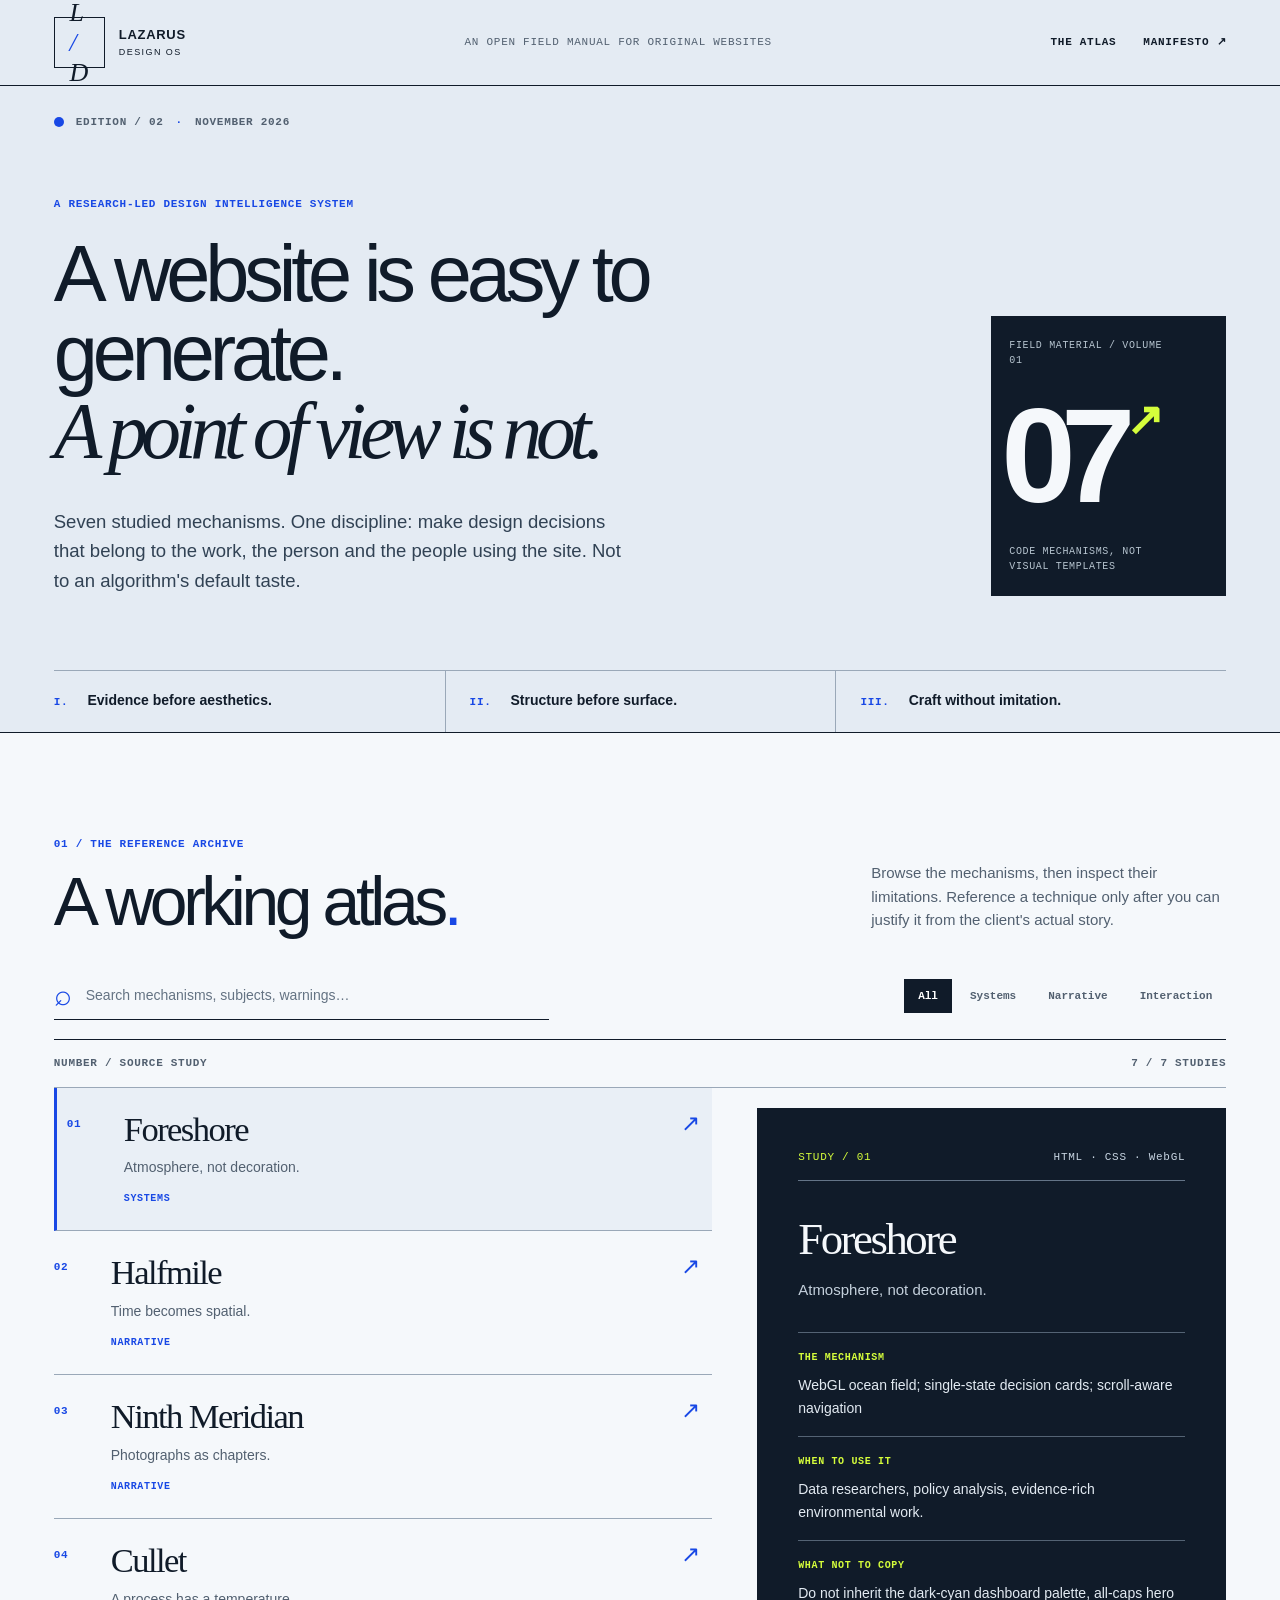
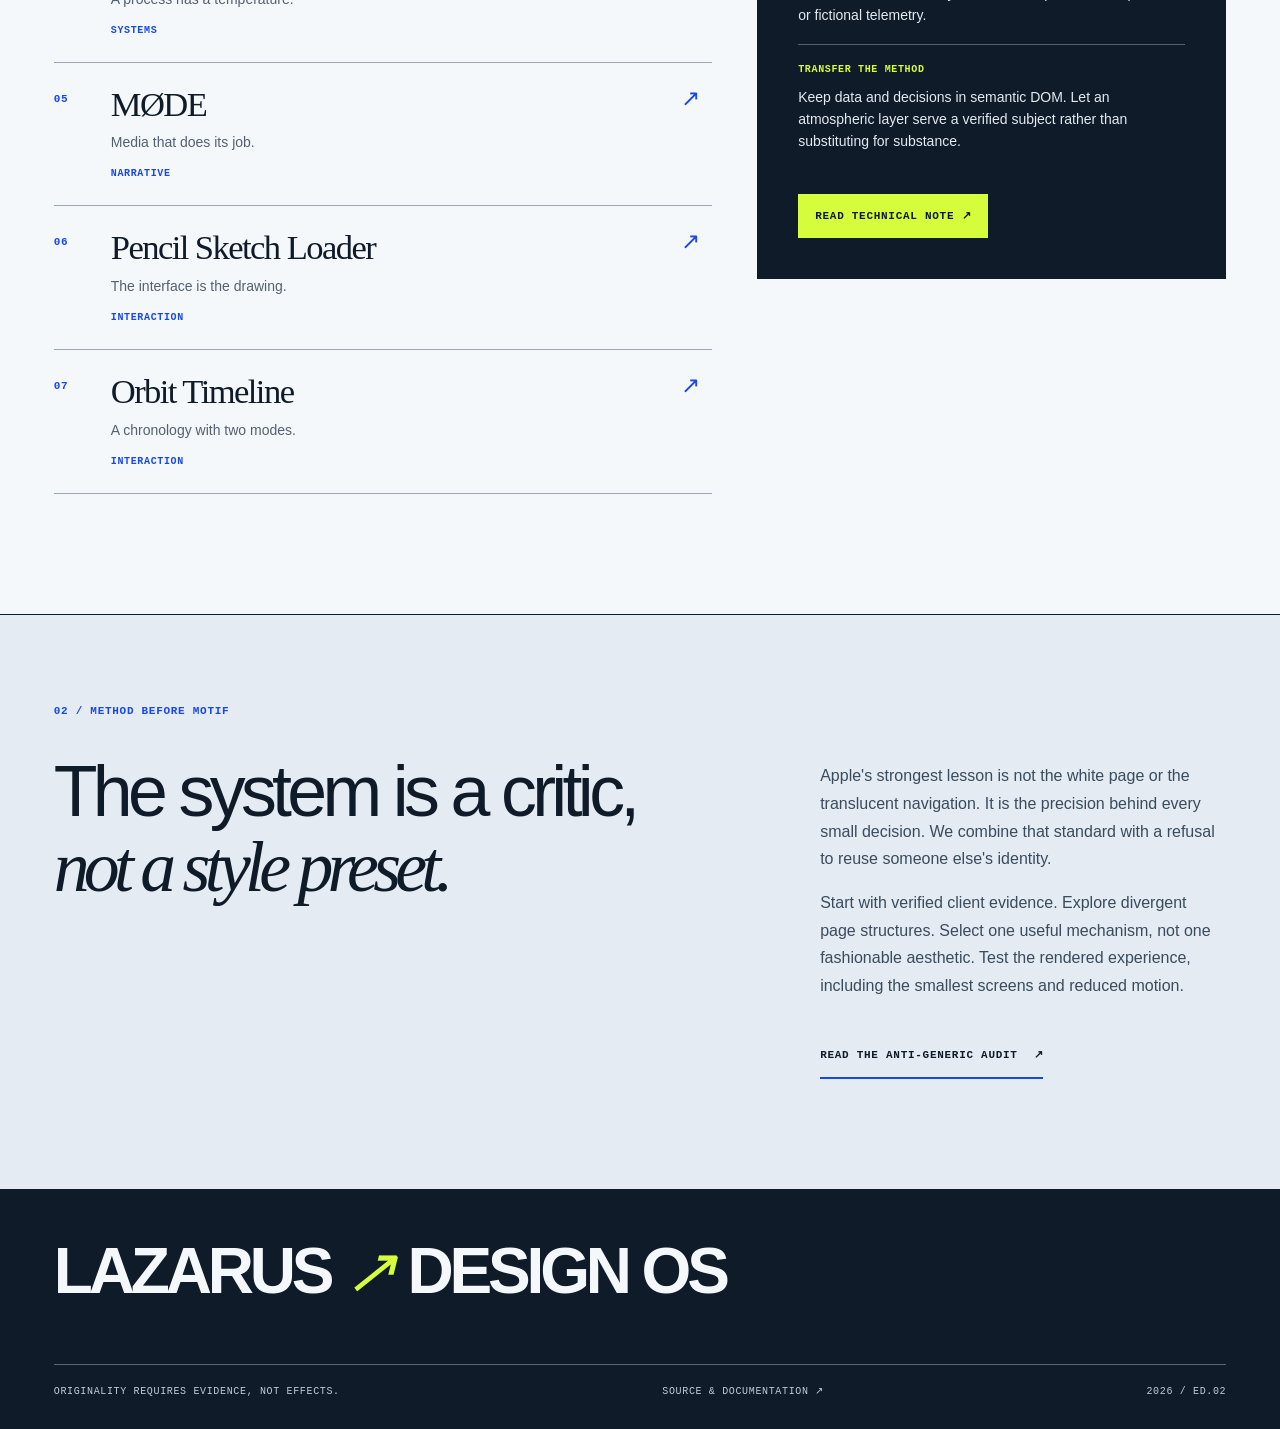
==== index.html @ 2bb0109a "Build interactive seven-study atlas and zero-dependency verification" ====
<!doctype html>
<html lang="en">
<head>
  <meta charset="utf-8">
  <meta name="viewport" content="width=device-width,initial-scale=1">
  <meta name="theme-color" content="#e4ebf3">
  <meta name="description" content="Lazarus Design OS. A source-grounded catalogue of seven engineering mechanisms, design research, and anti-AI-generic standards.">
  <title>Lazarus Design OS — The Atlas of Decisions</title>
  <link rel="stylesheet" href="styles.css">
  <script defer src="data/atlas-data.js"></script>
  <script defer src="app.js"></script>
</head>
<body>
  <a class="skip" href="#library">Skip to the seven studies</a>
  <header class="mast-nav" id="top">
    <a class="brand" href="#top" aria-label="Lazarus Design OS home">
      <span class="monogram" aria-hidden="true">L<span class="slash">/</span>D</span>
      <span class="brand-text">LAZARUS<br><span>DESIGN OS</span></span>
    </a>
    <div class="nav-middle">AN OPEN FIELD MANUAL FOR ORIGINAL WEBSITES</div>
    <nav aria-label="Main">
      <a href="#library">THE ATLAS</a>
      <a href="https://github.com/AzrielChoerulHakim/lazarus-design-os/blob/main/DESIGN.md">MANIFESTO <span aria-hidden="true">↗</span></a>
    </nav>
  </header>
  <main>
    <section class="statement" aria-labelledby="page-title">
      <div class="statement-marker"><span class="signal" aria-hidden="true"></span> EDITION / 02 <span>·</span> NOVEMBER 2026</div>
      <div class="statement-grid">
        <div>
          <p class="chapter-tag">A research-led design intelligence system</p>
          <h1 id="page-title">A website is easy to generate.<br><em>A point of view is not.</em></h1>
          <p class="statement-copy">Seven studied mechanisms. One discipline: make design decisions that belong to the work, the person and the people using the site. Not to an algorithm's default taste.</p>
        </div>
        <aside class="index-plate" aria-label="Study count">
          <div class="plate-top">FIELD MATERIAL / VOLUME 01</div>
          <div class="index-value">07<span>↗</span></div>
          <div class="plate-bottom">CODE MECHANISMS, NOT VISUAL TEMPLATES</div>
        </aside>
      </div>
      <div class="axioms" aria-label="Three principles">
        <div><span class="ax-index">I.</span><span>Evidence before aesthetics.</span></div>
        <div><span class="ax-index">II.</span><span>Structure before surface.</span></div>
        <div><span class="ax-index">III.</span><span>Craft without imitation.</span></div>
      </div>
    </section>

    <section class="library" id="library" aria-labelledby="library-title">
      <div class="section-title">
        <div><span class="section-kicker">01 / THE REFERENCE ARCHIVE</span><h2 id="library-title">A working atlas<span class="period">.</span></h2></div>
        <p>Browse the mechanisms, then inspect their limitations. Reference a technique only after you can justify it from the client's actual story.</p>
      </div>
      <div class="controls">
        <label class="search-wrap" for="atlas-search"><span class="search-symbol" aria-hidden="true">⌕</span><span class="visually-hidden">Search source studies</span><input id="atlas-search" type="search" placeholder="Search mechanisms, subjects, warnings…" autocomplete="off"></label>
        <div class="filters" role="group" aria-label="Filter studies">
          <button type="button" data-filter="All" aria-pressed="true">All</button>
          <button type="button" data-filter="Systems" aria-pressed="false">Systems</button>
          <button type="button" data-filter="Narrative" aria-pressed="false">Narrative</button>
          <button type="button" data-filter="Interaction" aria-pressed="false">Interaction</button>
        </div>
      </div>
      <div class="archive-head"><span>NUMBER / SOURCE STUDY</span><span id="result-count" aria-live="polite">7 studies</span></div>
      <div class="archive-grid">
        <div id="study-list" class="study-list" aria-label="Seven source studies"></div>
        <aside class="detail-shell" id="detail-shell" aria-labelledby="detail-title"><div id="study-detail" class="detail"></div></aside>
      </div>
    </section>

    <section class="method" aria-labelledby="method-title">
      <div class="section-kicker">02 / METHOD BEFORE MOTIF</div>
      <div class="method-body">
        <h2 id="method-title">The system is a critic,<br><em>not a style preset.</em></h2>
        <div class="method-copy">
          <p>Apple's strongest lesson is not the white page or the translucent navigation. It is the precision behind every small decision. We combine that standard with a refusal to reuse someone else's identity.</p>
          <p>Start with verified client evidence. Explore divergent page structures. Select one useful mechanism, not one fashionable aesthetic. Test the rendered experience, including the smallest screens and reduced motion.</p>
          <a class="text-link" href="https://github.com/AzrielChoerulHakim/lazarus-design-os/blob/main/docs/ANTI_GENERIC_AUDIT.md">READ THE ANTI-GENERIC AUDIT <span aria-hidden="true">↗</span></a>
        </div>
      </div>
    </section>
  </main>
  <footer class="footer">
    <div class="footer-brand">LAZARUS <i>↗</i> DESIGN OS</div>
    <div class="footer-meta"><span>ORIGINALITY REQUIRES EVIDENCE, NOT EFFECTS.</span><a href="https://github.com/AzrielChoerulHakim/lazarus-design-os">SOURCE & DOCUMENTATION ↗</a><span>2026 / ED.02</span></div>
  </footer>
</body>
</html>
---- styles.css ----
:root{--bg:#e4ebf3;--ink:#101b29;--mute:#526070;--line:#9aa8b8;--line-soft:#c0cbd6;--blue:#1848e5;--light:#f5f8fb;--signal:#d5fd3b;--pad:clamp(19px,4.2vw,76px)}
*,*::before,*::after{box-sizing:border-box}
html{scroll-behavior:smooth;scroll-padding-top:36px}
body{margin:0;background:var(--bg);color:var(--ink);font-family:Arial,Helvetica,sans-serif;-webkit-font-smoothing:antialiased}
a{color:inherit;text-decoration:none}
button,input{font:inherit}
button{cursor:pointer}
:focus-visible{outline:3px solid var(--blue);outline-offset:4px}
::selection{background:var(--signal);color:var(--ink)}
.skip{position:absolute;left:12px;top:-80px;padding:11px 18px;background:var(--ink);color:white;z-index:10}
.skip:focus{top:12px}
.visually-hidden{position:absolute!important;height:1px;width:1px;overflow:hidden;clip:rect(0,0,0,0);white-space:nowrap}
.mast-nav{min-height:86px;border-bottom:1px solid var(--ink);padding:16px var(--pad);display:flex;align-items:center;justify-content:space-between;gap:24px}
.brand{display:flex;align-items:center;gap:14px;flex:none}
.monogram{font-family:Georgia,serif;font-style:italic;font-size:26px;border:1.5px solid var(--ink);width:51px;height:51px;display:grid;place-content:center;letter-spacing:-.12em;padding-right:4px}
.slash{color:var(--blue)}
.brand-text{font-weight:800;font-size:13px;letter-spacing:.055em;line-height:1.2}
.brand-text span{font-weight:400;letter-spacing:.16em;font-size:9px}
.nav-middle,.mast-nav nav,.statement-marker,.chapter-tag,.plate-top,.plate-bottom,.ax-index,.section-kicker,.archive-head,.study-num,.study-tag,.detail-index,.detail-label,.text-link,.footer-meta,.detail-link,.detail-context{font-family:'Courier New',Courier,monospace;font-size:11px;letter-spacing:.065em;line-height:1.5}
.nav-middle{color:var(--mute);text-align:center}
.mast-nav nav{display:flex;gap:27px;font-weight:bold;white-space:nowrap}
.mast-nav a:hover,.text-link:hover,.footer a:hover{color:var(--blue)}
.statement{padding:28px var(--pad) 0;border-bottom:1px solid var(--ink)}
.statement-marker{display:flex;align-items:center;gap:12px;font-weight:700;color:var(--mute)}
.statement-marker>span:not(.signal){color:var(--blue)}
.signal{width:10px;height:10px;background:var(--blue);border-radius:50%;display:inline-block}
.statement-grid{display:grid;grid-template-columns:minmax(0,1fr) 235px;gap:55px;align-items:end;padding:65px 0 74px}
.chapter-tag{margin:0 0 23px;text-transform:uppercase;color:var(--blue);font-weight:700}
h1,h2,h3,p{margin-top:0}
h1,h2{font-weight:400;letter-spacing:-.065em}
h1{font-size:clamp(47px,6.2vw,110px);line-height:.99;max-width:1120px;margin-bottom:36px}
h1 em,h2 em{font-family:Georgia,'Times New Roman',serif;font-weight:400;letter-spacing:-.08em}
.statement-copy{font-size:clamp(15px,1.45vw,19px);line-height:1.6;max-width:580px;color:#314254;margin:0}
.index-plate{background:var(--ink);color:var(--light);min-height:280px;padding:22px 18px;display:flex;flex-direction:column;justify-content:space-between}
.plate-top,.plate-bottom{max-width:160px;color:#b6c4cf;font-size:10px}
.index-value{font-size:134px;font-weight:bold;line-height:.8;letter-spacing:-.11em;margin-left:-8px}
.index-value span{font-family:Georgia,serif;font-size:45px;color:var(--signal);vertical-align:top;letter-spacing:0;margin-left:5px}
.axioms{display:grid;grid-template-columns:repeat(3,1fr);border-top:1px solid var(--line)}
.axioms>div{padding:21px 15px 22px 0;display:flex;gap:19px;align-items:baseline;font-size:14px;font-weight:600}
.axioms>div+div{border-left:1px solid var(--line);padding-left:24px}
.ax-index{color:var(--blue);font-weight:bold}
.library{padding:100px var(--pad) 120px;background:var(--light)}
.section-kicker{color:var(--blue);font-weight:bold}
.section-title{display:flex;align-items:end;justify-content:space-between;gap:36px;margin:0 0 36px}
.section-title h2{font-size:clamp(47px,5.3vw,79px);line-height:.98;margin:16px 0 0}
.period{color:var(--blue)}
.section-title>p{max-width:355px;margin:0 0 4px;color:var(--mute);line-height:1.55;font-size:15px}
.controls{display:flex;gap:15px;align-items:center;justify-content:space-between;margin-bottom:19px;flex-wrap:wrap}
.search-wrap{display:flex;align-items:center;flex:1 1 300px;max-width:495px;gap:12px;border-bottom:1px solid var(--ink);min-height:49px}
.search-symbol{font-size:30px;color:var(--blue)}
.search-wrap input{border:0;outline:0;background:transparent;color:var(--ink);padding:10px 2px;width:100%;font-size:14px}
.search-wrap:focus-within{border-color:var(--blue);box-shadow:0 2px var(--blue)}
.search-wrap input::placeholder{color:#647383}
.filters{display:flex;gap:4px}
.filters button{border:1px solid transparent;background:transparent;padding:10px 13px;color:var(--mute);font-family:'Courier New',monospace;font-size:11px;font-weight:bold}
.filters button[aria-pressed=true]{background:var(--ink);color:white}
.filters button:not([aria-pressed=true]):hover{border-color:var(--line);color:var(--ink)}
.archive-head{display:flex;justify-content:space-between;padding:15px 0;border-top:1px solid var(--ink);border-bottom:1px solid var(--line);font-weight:700;color:var(--mute)}
.archive-grid{display:grid;grid-template-columns:minmax(0,1fr) minmax(320px,40%);gap:clamp(22px,3.5vw,54px);align-items:start}
.study-list{min-width:0}
.study-button{width:100%;text-align:left;background:transparent;border:0;border-bottom:1px solid var(--line);padding:22px 3px 24px 0;display:grid;grid-template-columns:45px minmax(0,1fr) 28px;gap:12px;align-items:start;color:var(--ink);transition:padding-left .16s ease,background-color .16s ease}
.study-button:hover,.study-button[aria-current=true]{background:#e9eff6;padding-left:13px}
.study-button[aria-current=true]{border-left:3px solid var(--blue);padding-left:10px}
.study-num{padding-top:6px;font-weight:bold;color:var(--blue)}
.study-title{display:block;font-family:Georgia,'Times New Roman',serif;font-size:clamp(27px,2.7vw,42px);line-height:1.12;letter-spacing:-.045em}
.study-subtitle{display:block;font-size:14px;line-height:1.5;color:var(--mute);margin-top:9px}
.study-tag{display:inline-block;margin-top:13px;color:var(--blue);font-weight:bold;font-size:10px;text-transform:uppercase}
.study-arrow{font-size:23px;color:var(--blue)}
.empty{padding:38px 6px;color:var(--mute);font-size:15px;line-height:1.6}
.detail-shell{position:sticky;top:26px;margin-top:20px}
.detail{background:var(--ink);color:var(--light);padding:clamp(25px,3.2vw,45px);min-height:620px}
.detail-top{display:flex;justify-content:space-between;gap:15px;border-bottom:1px solid #647487;padding-bottom:15px;margin-bottom:35px}
.detail-index{color:var(--signal)}
.detail-context{color:#c8d5e2;text-align:right}
.detail h3{font-family:Georgia,serif;font-weight:400;font-size:clamp(37px,3.5vw,58px);letter-spacing:-.055em;line-height:1.03;margin-bottom:16px}
.detail h3 em{color:var(--signal)}
.detail-deck{color:#c4d0dc;line-height:1.6;font-size:15px;max-width:360px;margin-bottom:30px}
.detail-field{border-top:1px solid #546374;padding:17px 0}
.detail-label{display:block;color:var(--signal);margin-bottom:9px;font-weight:700;font-size:10px}
.detail-value{font-size:14px;line-height:1.6;color:#e2eaf2;margin:0}
.detail-link{display:inline-flex;margin-top:24px;background:var(--signal);color:var(--ink);padding:14px 17px;font-weight:bold;gap:20px}
.detail-link:hover{background:white}
.method{padding:88px var(--pad) 110px;border-top:1px solid var(--ink)}
.method-body{display:grid;grid-template-columns:1.25fr .75fr;gap:clamp(35px,7vw,110px);padding-top:35px}
.method h2{font-size:clamp(46px,5.6vw,83px);line-height:1.05}
.method-copy{padding-top:8px}
.method-copy p{font-size:16px;line-height:1.73;color:#394b5c}
.text-link{display:inline-flex;gap:16px;border-bottom:2px solid var(--blue);padding:14px 0;margin-top:17px;font-weight:bold}
.footer{background:var(--ink);color:var(--light);padding:50px var(--pad) 30px}
.footer-brand{font-size:clamp(33px,5vw,75px);letter-spacing:-.065em;font-weight:bold;line-height:1}
.footer-brand i{font-family:Georgia,serif;font-weight:400;color:var(--signal)}
.footer-meta{display:flex;flex-wrap:wrap;justify-content:space-between;gap:16px;color:#bfcbd6;margin-top:60px;padding-top:19px;border-top:1px solid #586878;font-size:10px}
@media(max-width:1050px){.nav-middle{display:none}.statement-grid{gap:20px;grid-template-columns:minmax(0,1fr) 195px}.index-plate{min-height:240px}.index-value{font-size:108px}}
@media(max-width:820px){.mast-nav{min-height:76px}.statement-grid{display:block;padding:56px 0 40px}.index-plate{display:none}.axioms{grid-template-columns:1fr}.axioms>div,.axioms>div+div{border-left:0;padding:13px 0;border-top:1px solid var(--line)}.library{padding-top:66px;padding-bottom:75px}.section-title{display:block}.section-title>p{margin-top:22px}.archive-grid{grid-template-columns:1fr;gap:25px}.detail-shell{position:static;margin-top:0}.detail{min-height:auto}.method-body{grid-template-columns:1fr;gap:0}}
@media(max-width:550px){.mast-nav{padding:13px var(--pad)}.brand{gap:10px}.brand-text{font-size:11px}.mast-nav nav{gap:13px;font-size:10px}.mast-nav nav a:first-child{display:none}.monogram{height:43px;width:43px;font-size:22px}h1{font-size:clamp(42px,11vw,68px)}.statement-copy{font-size:15px}.statement{padding-top:19px}.chapter-tag{margin-bottom:17px}.section-title h2{font-size:51px}.controls{display:block}.search-wrap{max-width:none}.filters{margin-top:16px;flex-wrap:wrap}.filters button{padding:11px 12px}.study-button{grid-template-columns:34px minmax(0,1fr) 19px;gap:7px}.study-title{font-size:30px}.detail{padding:27px 23px}.footer-meta{display:block}.footer-meta>*{display:block;margin-top:10px}}
@media(prefers-reduced-motion:reduce){html{scroll-behavior:auto}*,*::before,*::after{transition-duration:.01ms!important;animation-duration:.01ms!important}}
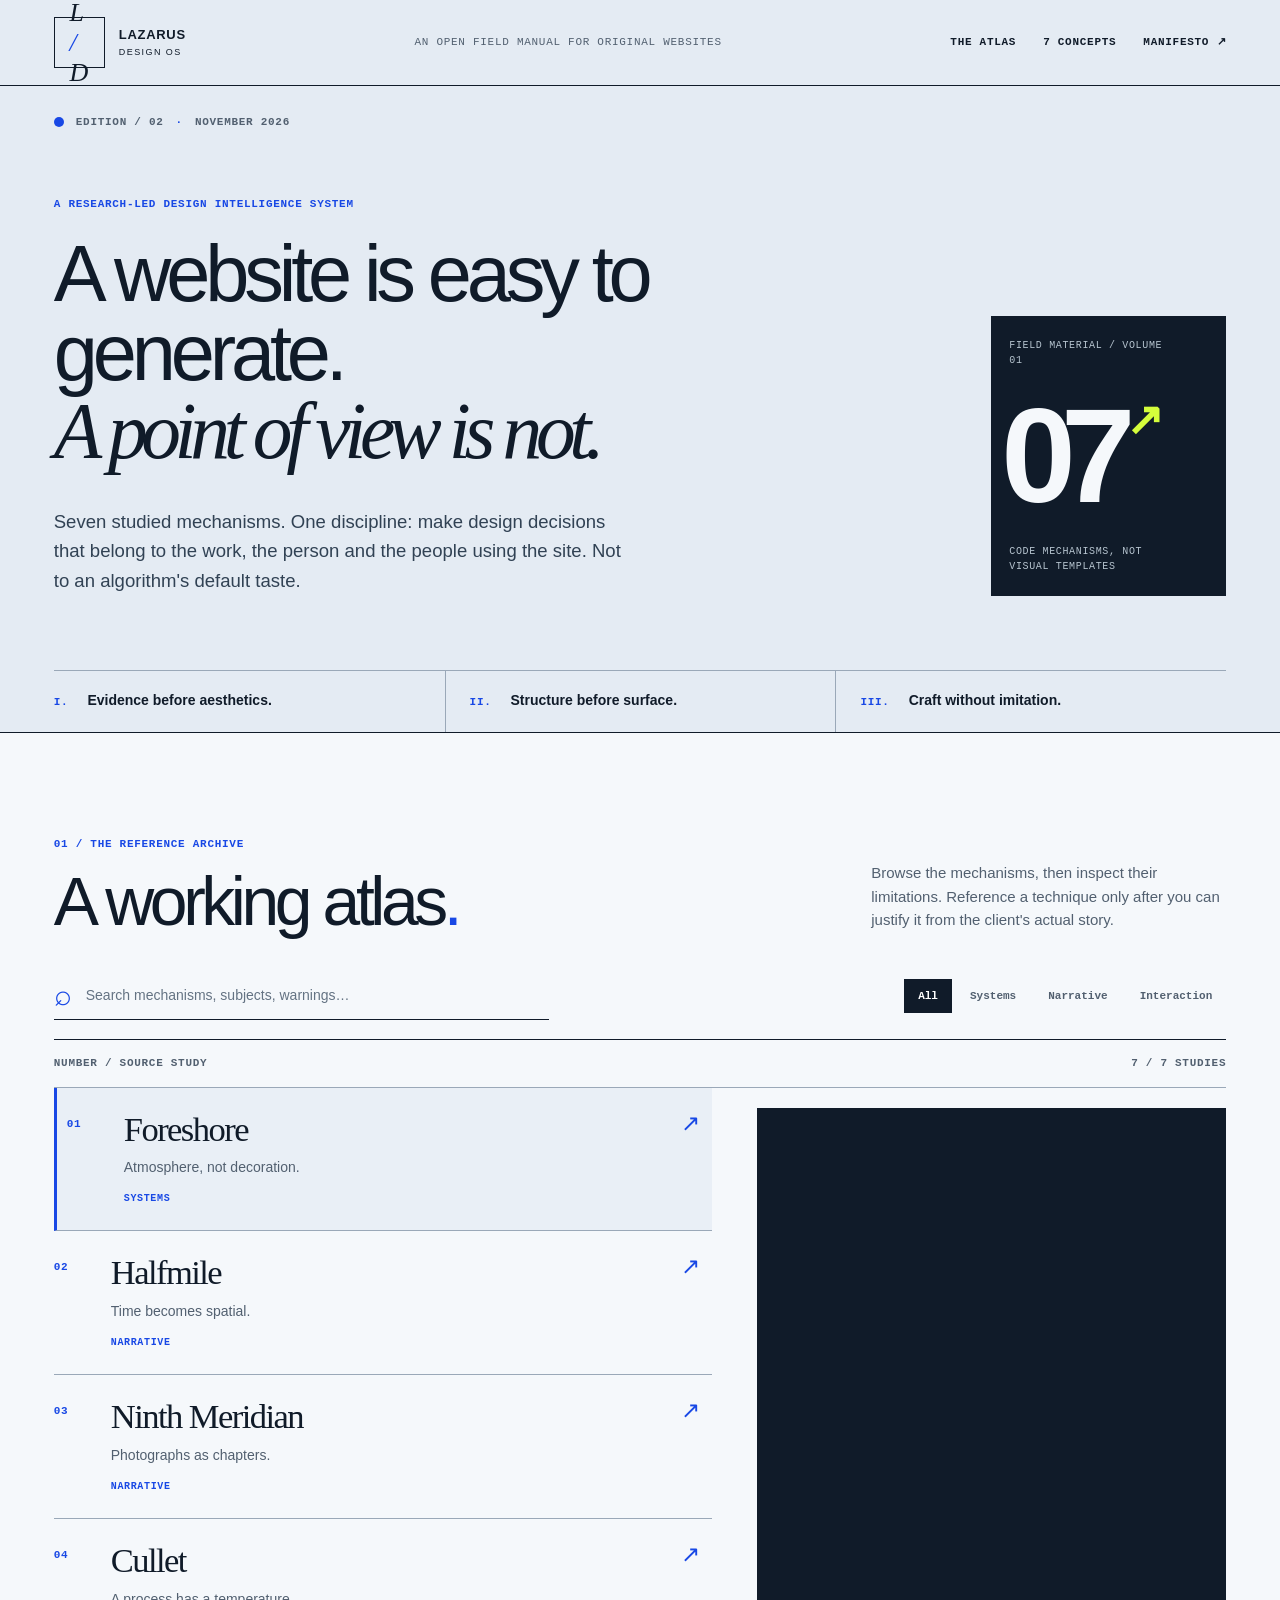
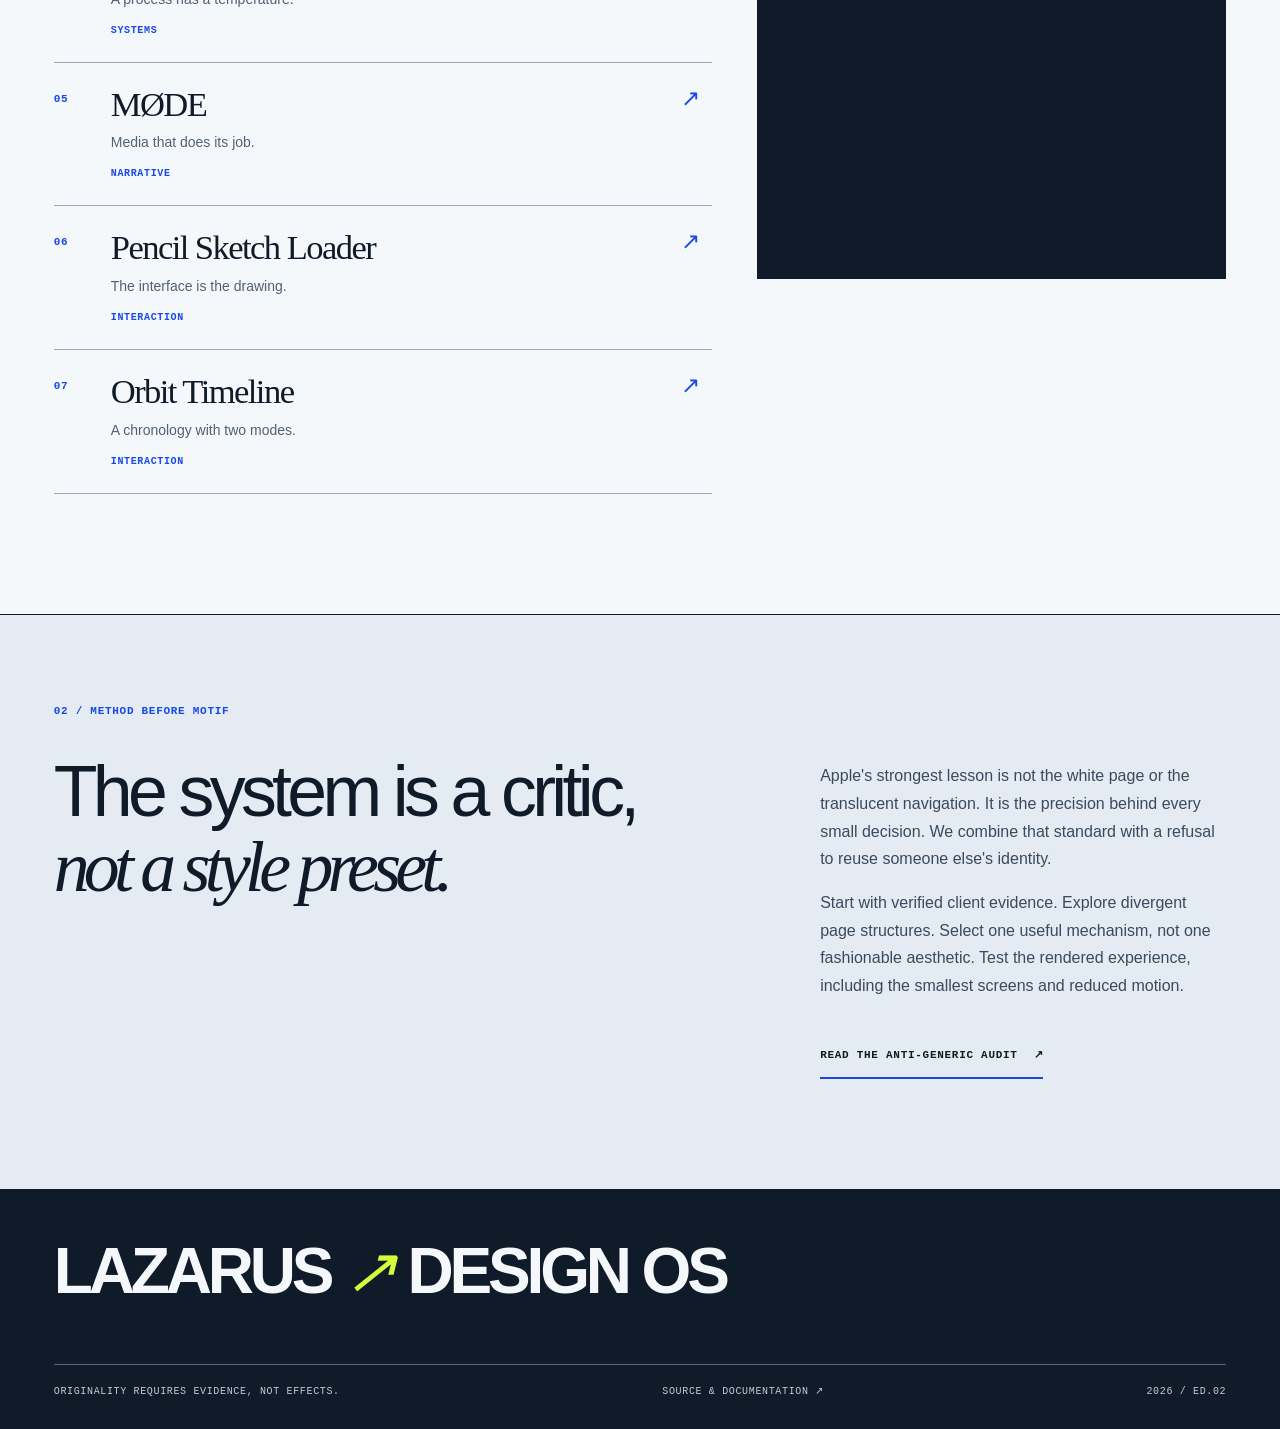
==== commit 32c56a01: "Link seven-direction prototype gallery from Atlas navigation" ====
--- a/index.html
+++ b/index.html
@@ -20,6 +20,7 @@
     <div class="nav-middle">AN OPEN FIELD MANUAL FOR ORIGINAL WEBSITES</div>
     <nav aria-label="Main">
       <a href="#library">THE ATLAS</a>
+      <a href="./concepts/">7 CONCEPTS</a>
       <a href="https://github.com/AzrielChoerulHakim/lazarus-design-os/blob/main/DESIGN.md">MANIFESTO <span aria-hidden="true">↗</span></a>
     </nav>
   </header>
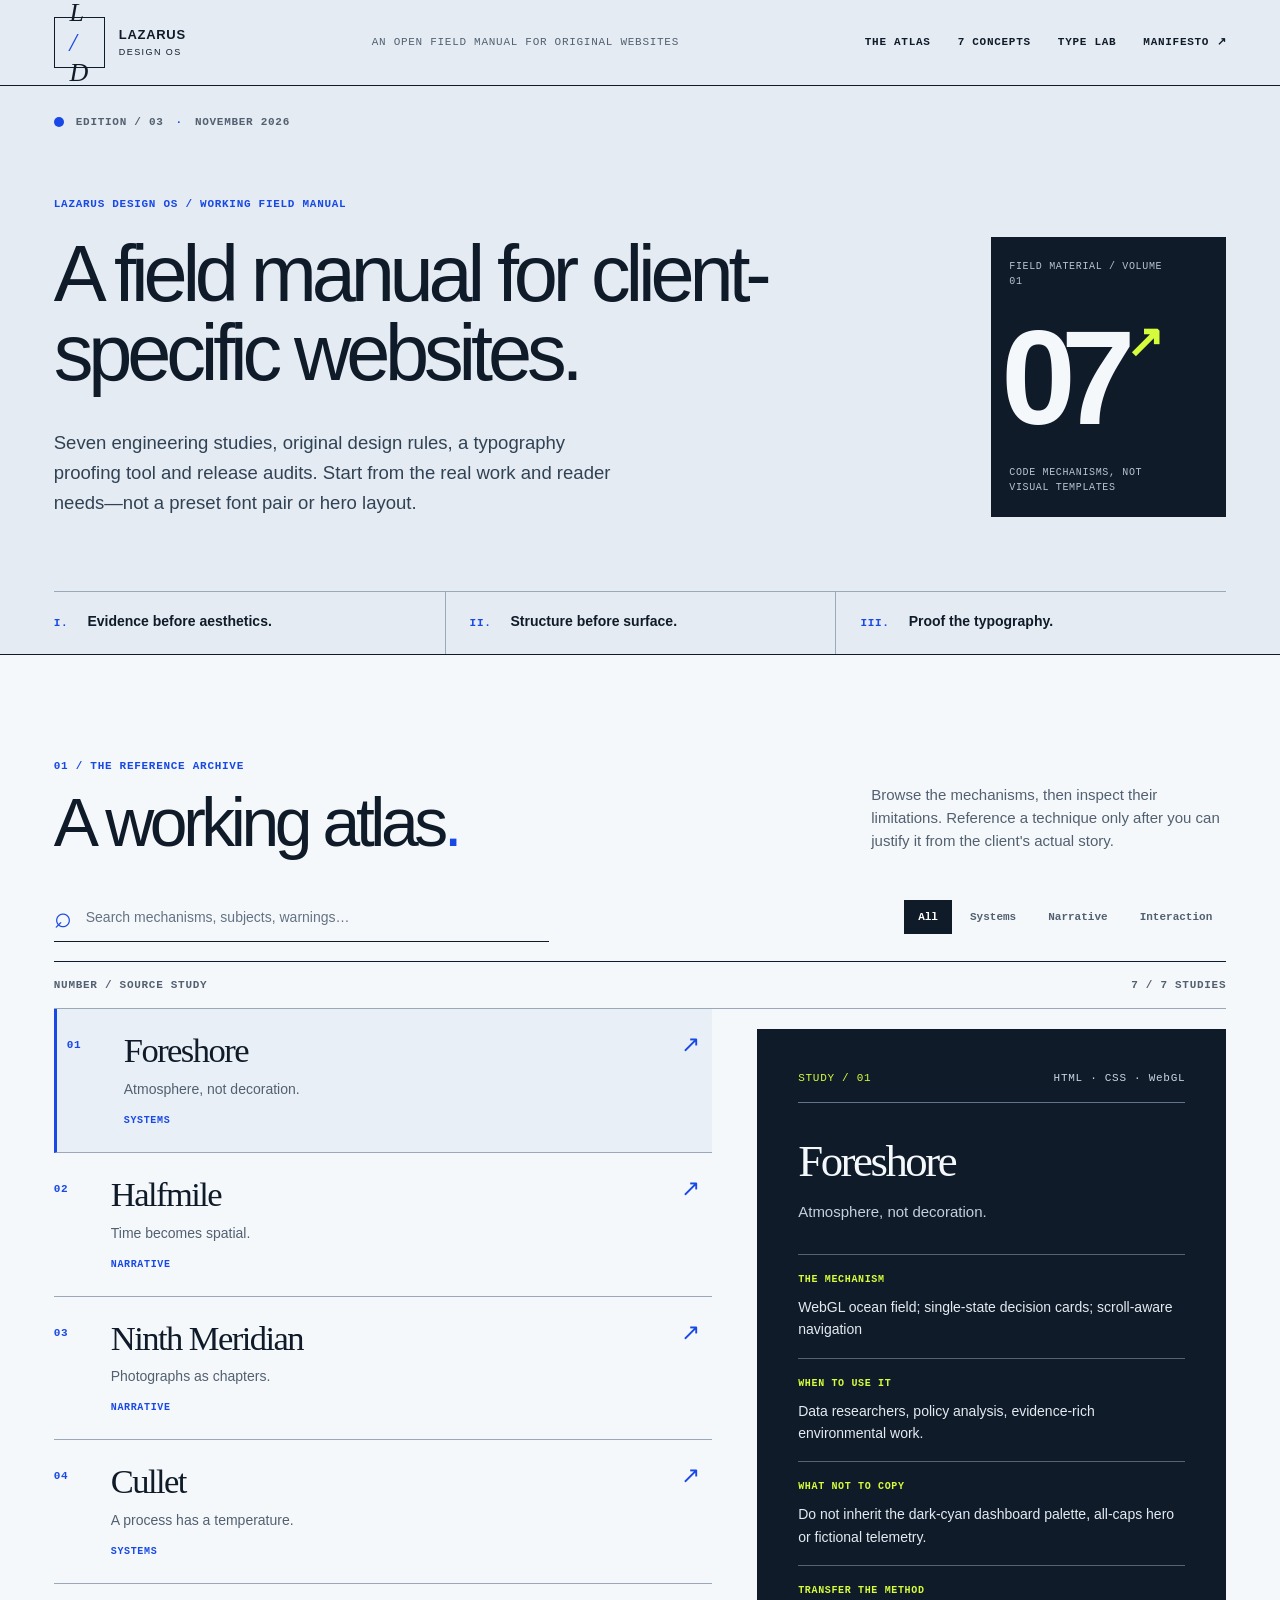
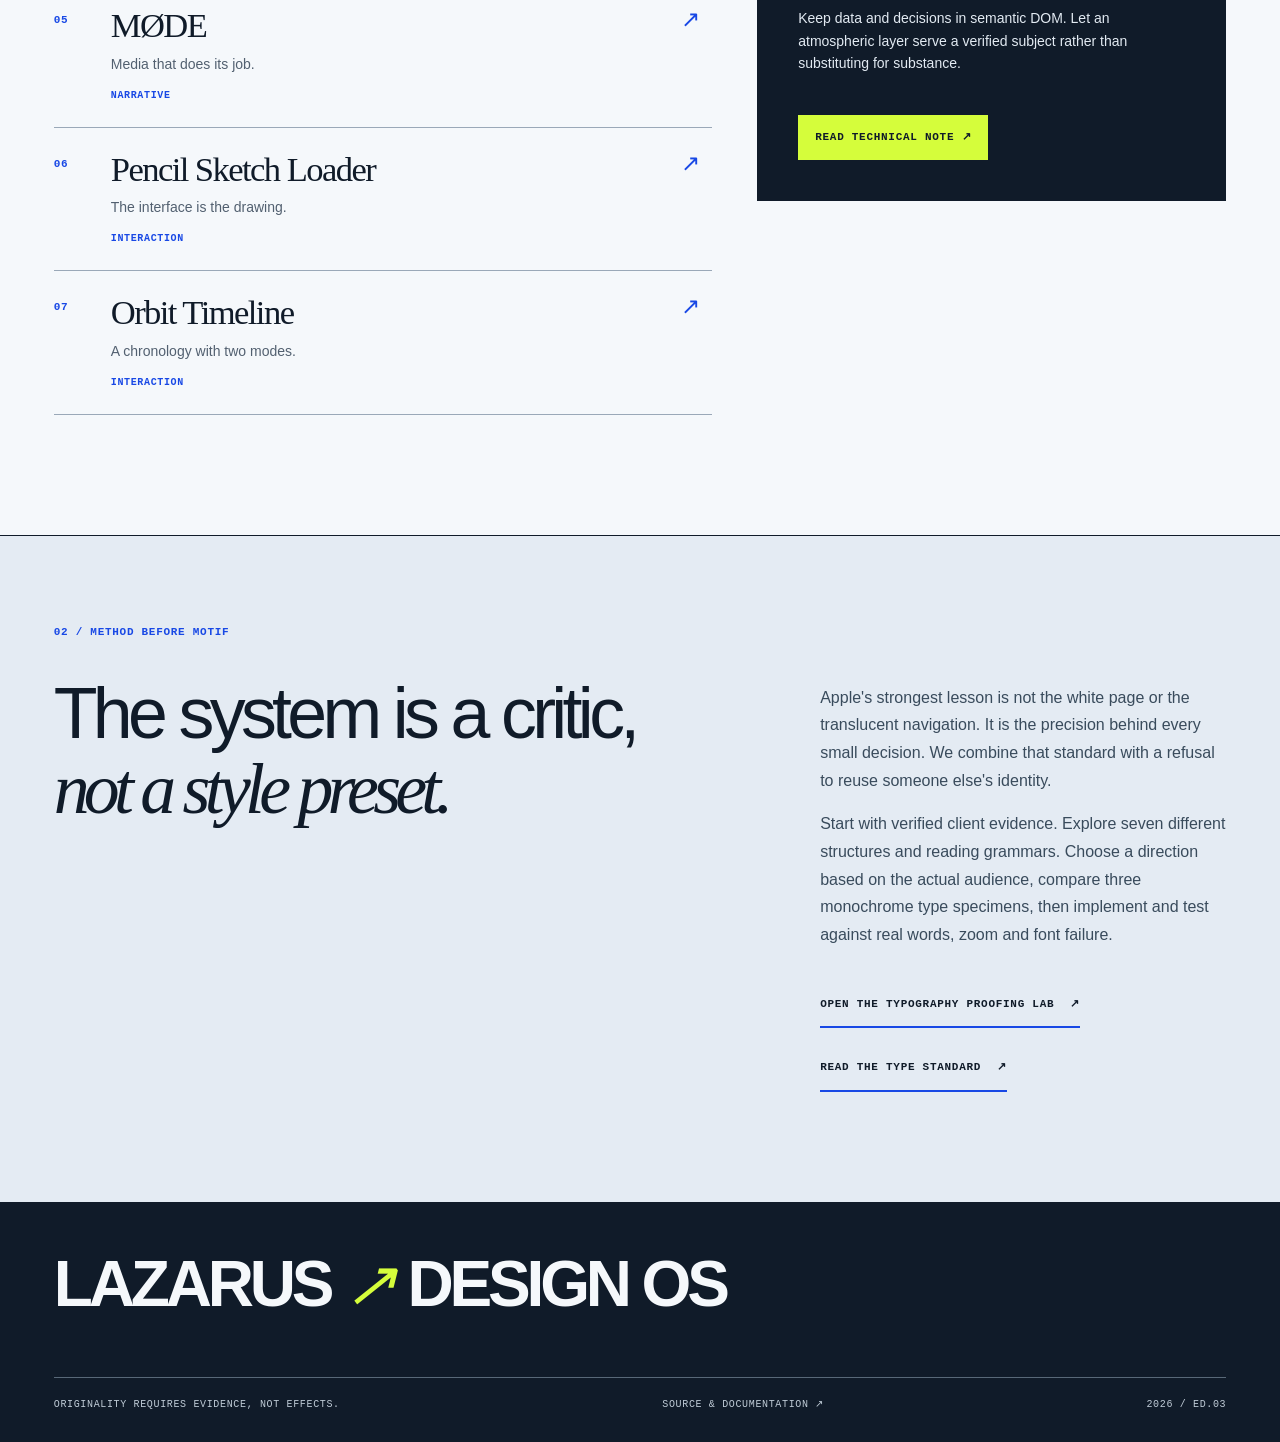
==== commit ab29bfaa: "catalogue: foreground type proofing in the field manual and simplify homepage copy" ====
--- a/index.html
+++ b/index.html
@@ -21,17 +21,18 @@
     <nav aria-label="Main">
       <a href="#library">THE ATLAS</a>
       <a href="./concepts/">7 CONCEPTS</a>
+      <a href="./type-lab/">TYPE LAB</a>
       <a href="https://github.com/AzrielChoerulHakim/lazarus-design-os/blob/main/DESIGN.md">MANIFESTO <span aria-hidden="true">↗</span></a>
     </nav>
   </header>
   <main>
     <section class="statement" aria-labelledby="page-title">
-      <div class="statement-marker"><span class="signal" aria-hidden="true"></span> EDITION / 02 <span>·</span> NOVEMBER 2026</div>
+      <div class="statement-marker"><span class="signal" aria-hidden="true"></span> EDITION / 03 <span>·</span> NOVEMBER 2026</div>
       <div class="statement-grid">
         <div>
-          <p class="chapter-tag">A research-led design intelligence system</p>
-          <h1 id="page-title">A website is easy to generate.<br><em>A point of view is not.</em></h1>
-          <p class="statement-copy">Seven studied mechanisms. One discipline: make design decisions that belong to the work, the person and the people using the site. Not to an algorithm's default taste.</p>
+          <p class="chapter-tag">Lazarus Design OS / working field manual</p>
+          <h1 id="page-title">A field manual for client-specific websites.</h1>
+          <p class="statement-copy">Seven engineering studies, original design rules, a typography proofing tool and release audits. Start from the real work and reader needs—not a preset font pair or hero layout.</p>
         </div>
         <aside class="index-plate" aria-label="Study count">
           <div class="plate-top">FIELD MATERIAL / VOLUME 01</div>
@@ -42,7 +43,7 @@
       <div class="axioms" aria-label="Three principles">
         <div><span class="ax-index">I.</span><span>Evidence before aesthetics.</span></div>
         <div><span class="ax-index">II.</span><span>Structure before surface.</span></div>
-        <div><span class="ax-index">III.</span><span>Craft without imitation.</span></div>
+        <div><span class="ax-index">III.</span><span>Proof the typography.</span></div>
       </div>
     </section>
 
@@ -73,15 +74,16 @@
         <h2 id="method-title">The system is a critic,<br><em>not a style preset.</em></h2>
         <div class="method-copy">
           <p>Apple's strongest lesson is not the white page or the translucent navigation. It is the precision behind every small decision. We combine that standard with a refusal to reuse someone else's identity.</p>
-          <p>Start with verified client evidence. Explore divergent page structures. Select one useful mechanism, not one fashionable aesthetic. Test the rendered experience, including the smallest screens and reduced motion.</p>
-          <a class="text-link" href="https://github.com/AzrielChoerulHakim/lazarus-design-os/blob/main/docs/ANTI_GENERIC_AUDIT.md">READ THE ANTI-GENERIC AUDIT <span aria-hidden="true">↗</span></a>
+          <p>Start with verified client evidence. Explore seven different structures and reading grammars. Choose a direction based on the actual audience, compare three monochrome type specimens, then implement and test against real words, zoom and font failure.</p>
+          <a class="text-link" href="./type-lab/">OPEN THE TYPOGRAPHY PROOFING LAB <span aria-hidden="true">↗</span></a>
+          <a class="text-link" href="./docs/TYPOGRAPHY_SYSTEM.md">READ THE TYPE STANDARD <span aria-hidden="true">↗</span></a>
         </div>
       </div>
     </section>
   </main>
   <footer class="footer">
     <div class="footer-brand">LAZARUS <i>↗</i> DESIGN OS</div>
-    <div class="footer-meta"><span>ORIGINALITY REQUIRES EVIDENCE, NOT EFFECTS.</span><a href="https://github.com/AzrielChoerulHakim/lazarus-design-os">SOURCE & DOCUMENTATION ↗</a><span>2026 / ED.02</span></div>
+    <div class="footer-meta"><span>ORIGINALITY REQUIRES EVIDENCE, NOT EFFECTS.</span><a href="https://github.com/AzrielChoerulHakim/lazarus-design-os">SOURCE & DOCUMENTATION ↗</a><span>2026 / ED.03</span></div>
   </footer>
 </body>
 </html>
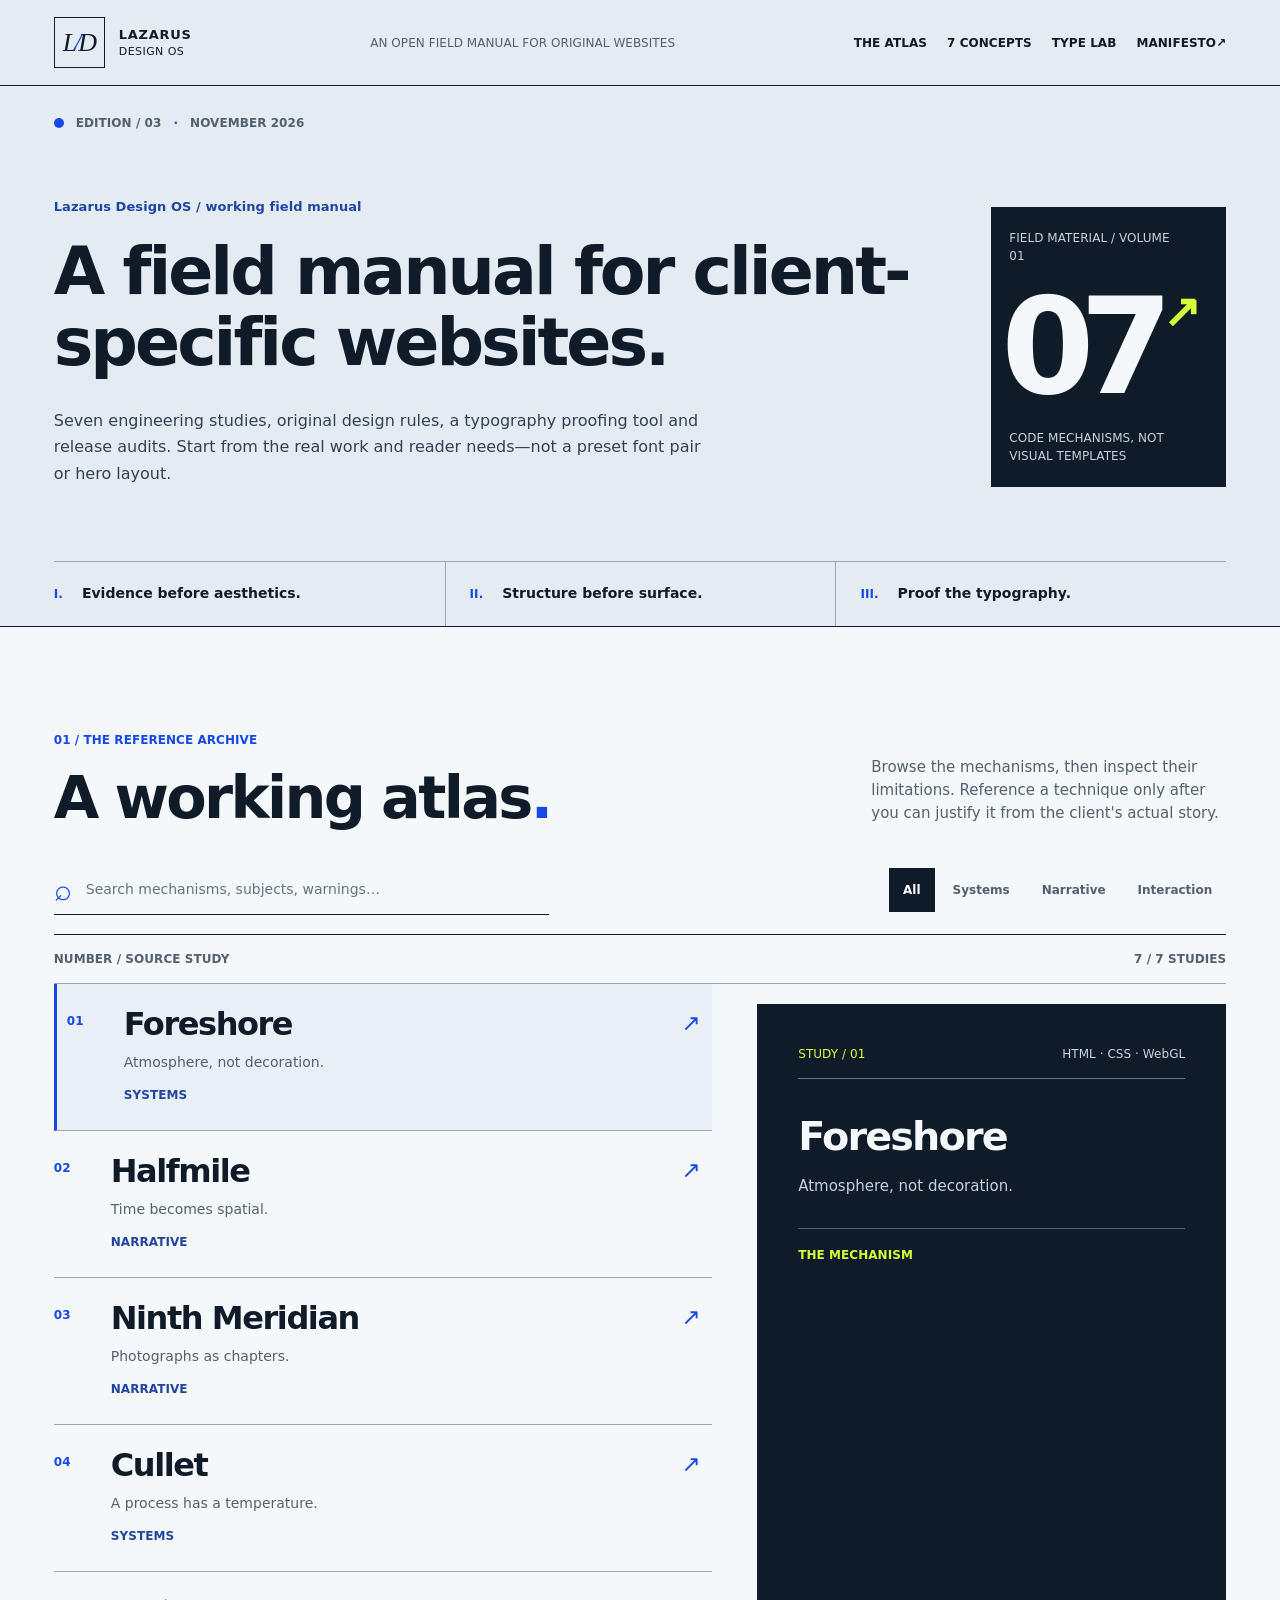
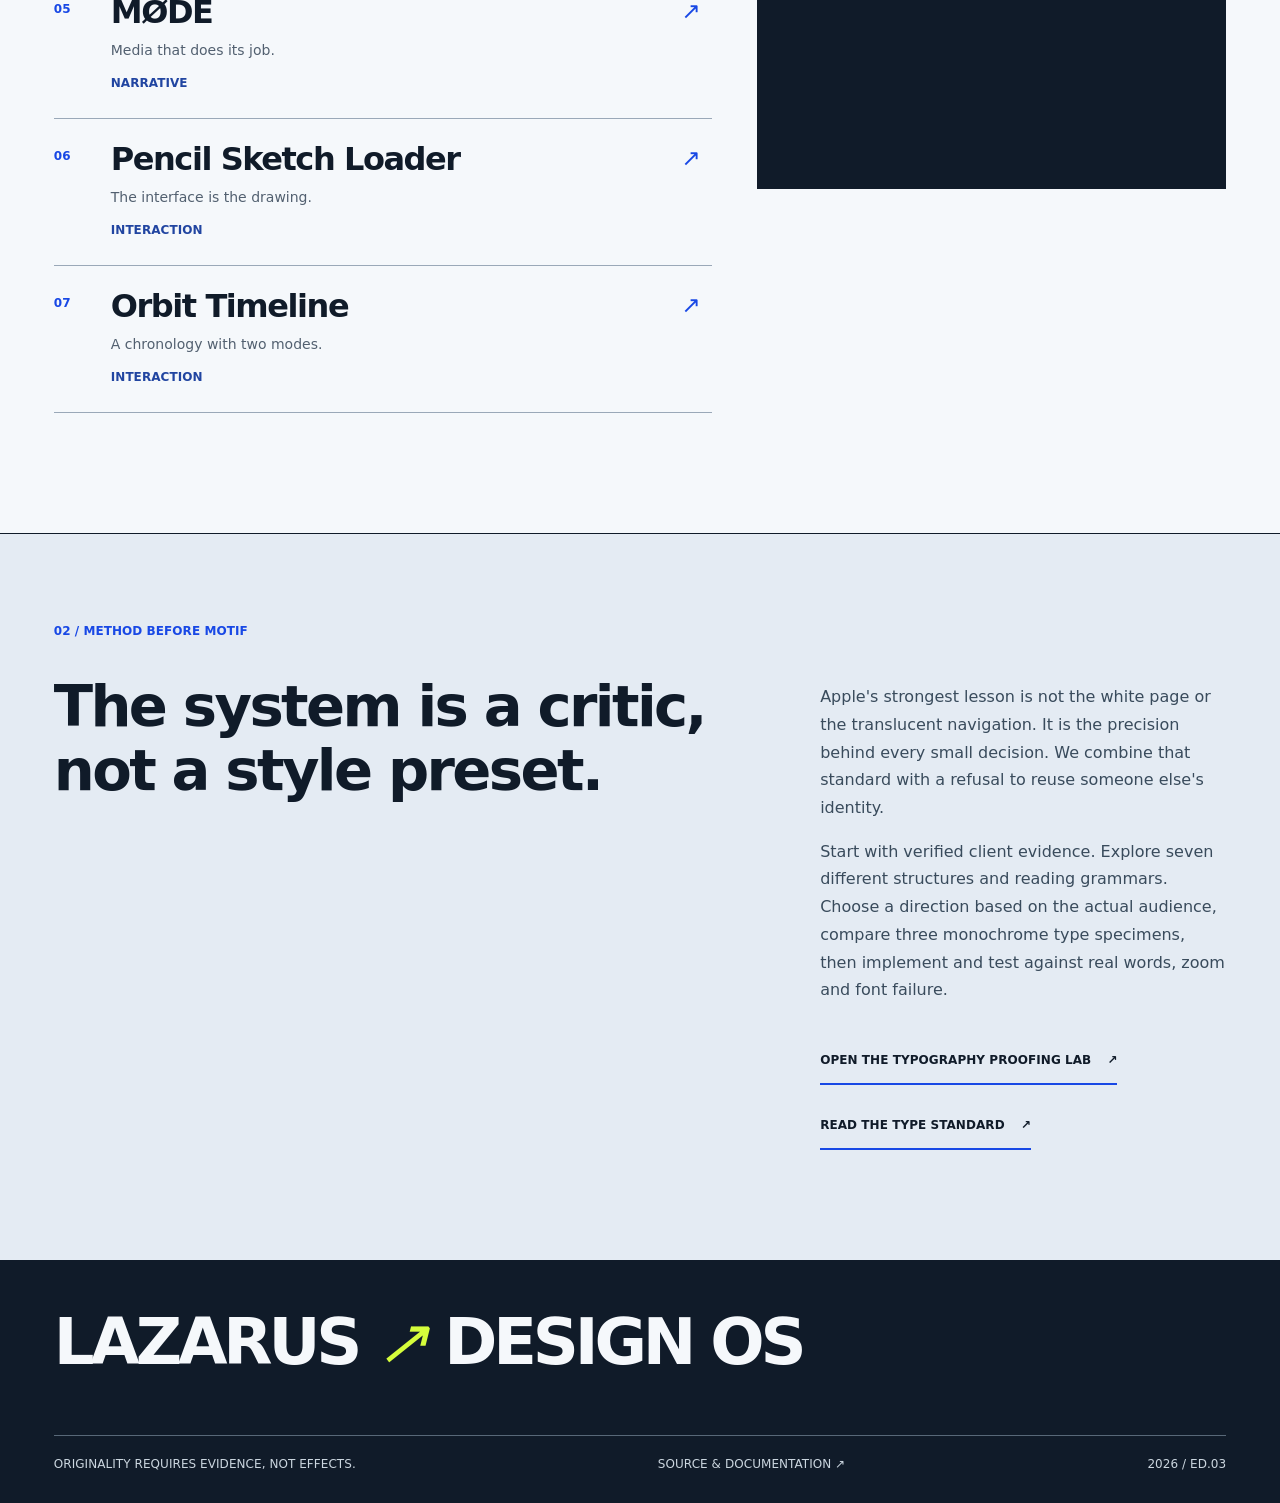
==== commit dad46dde: "navigation: open typography documentation in GitHub's readable file view" ====
--- a/index.html
+++ b/index.html
@@ -76,7 +76,7 @@
           <p>Apple's strongest lesson is not the white page or the translucent navigation. It is the precision behind every small decision. We combine that standard with a refusal to reuse someone else's identity.</p>
           <p>Start with verified client evidence. Explore seven different structures and reading grammars. Choose a direction based on the actual audience, compare three monochrome type specimens, then implement and test against real words, zoom and font failure.</p>
           <a class="text-link" href="./type-lab/">OPEN THE TYPOGRAPHY PROOFING LAB <span aria-hidden="true">↗</span></a>
-          <a class="text-link" href="./docs/TYPOGRAPHY_SYSTEM.md">READ THE TYPE STANDARD <span aria-hidden="true">↗</span></a>
+          <a class="text-link" href="https://github.com/AzrielChoerulHakim/lazarus-design-os/blob/main/docs/TYPOGRAPHY_SYSTEM.md">READ THE TYPE STANDARD <span aria-hidden="true">↗</span></a>
         </div>
       </div>
     </section>
--- a/styles.css
+++ b/styles.css
@@ -1,7 +1,7 @@
 :root{--bg:#e4ebf3;--ink:#101b29;--mute:#526070;--line:#9aa8b8;--line-soft:#c0cbd6;--blue:#1848e5;--light:#f5f8fb;--signal:#d5fd3b;--pad:clamp(19px,4.2vw,76px)}
 *,*::before,*::after{box-sizing:border-box}
 html{scroll-behavior:smooth;scroll-padding-top:36px}
-body{margin:0;background:var(--bg);color:var(--ink);font-family:Arial,Helvetica,sans-serif;-webkit-font-smoothing:antialiased}
+body{margin:0;background:var(--bg);color:var(--ink);font-family:system-ui,-apple-system,BlinkMacSystemFont,'Segoe UI',Arial,sans-serif;font-size:16px;line-height:1.5;-webkit-font-smoothing:antialiased}
 a{color:inherit;text-decoration:none}
 button,input{font:inherit}
 button{cursor:pointer}
@@ -12,27 +12,27 @@
 .visually-hidden{position:absolute!important;height:1px;width:1px;overflow:hidden;clip:rect(0,0,0,0);white-space:nowrap}
 .mast-nav{min-height:86px;border-bottom:1px solid var(--ink);padding:16px var(--pad);display:flex;align-items:center;justify-content:space-between;gap:24px}
 .brand{display:flex;align-items:center;gap:14px;flex:none}
-.monogram{font-family:Georgia,serif;font-style:italic;font-size:26px;border:1.5px solid var(--ink);width:51px;height:51px;display:grid;place-content:center;letter-spacing:-.12em;padding-right:4px}
+.monogram{font-family:Georgia,serif;font-style:italic;font-size:26px;border:1.5px solid var(--ink);width:51px;height:51px;display:inline-flex;align-items:center;justify-content:center;white-space:nowrap;letter-spacing:-.12em;padding-right:2px}
 .slash{color:var(--blue)}
 .brand-text{font-weight:800;font-size:13px;letter-spacing:.055em;line-height:1.2}
-.brand-text span{font-weight:400;letter-spacing:.16em;font-size:9px}
-.nav-middle,.mast-nav nav,.statement-marker,.chapter-tag,.plate-top,.plate-bottom,.ax-index,.section-kicker,.archive-head,.study-num,.study-tag,.detail-index,.detail-label,.text-link,.footer-meta,.detail-link,.detail-context{font-family:'Courier New',Courier,monospace;font-size:11px;letter-spacing:.065em;line-height:1.5}
+.brand-text span{font-weight:500;letter-spacing:.04em;font-size:11px}
+.nav-middle,.mast-nav nav,.statement-marker,.chapter-tag,.plate-top,.plate-bottom,.ax-index,.section-kicker,.archive-head,.study-num,.study-tag,.detail-index,.detail-label,.text-link,.footer-meta,.detail-link,.detail-context{font-family:system-ui,-apple-system,sans-serif;font-size:12px;letter-spacing:.005em;line-height:1.5}
 .nav-middle{color:var(--mute);text-align:center}
-.mast-nav nav{display:flex;gap:27px;font-weight:bold;white-space:nowrap}
+.mast-nav nav{display:flex;gap:20px;font-weight:650;white-space:nowrap}.mast-nav nav a{min-height:44px;display:inline-flex;align-items:center}
 .mast-nav a:hover,.text-link:hover,.footer a:hover{color:var(--blue)}
 .statement{padding:28px var(--pad) 0;border-bottom:1px solid var(--ink)}
 .statement-marker{display:flex;align-items:center;gap:12px;font-weight:700;color:var(--mute)}
 .statement-marker>span:not(.signal){color:var(--blue)}
 .signal{width:10px;height:10px;background:var(--blue);border-radius:50%;display:inline-block}
 .statement-grid{display:grid;grid-template-columns:minmax(0,1fr) 235px;gap:55px;align-items:end;padding:65px 0 74px}
-.chapter-tag{margin:0 0 23px;text-transform:uppercase;color:var(--blue);font-weight:700}
+.chapter-tag{margin:0 0 19px;text-transform:none;color:#2145a1;font-weight:700;font-size:13px}
 h1,h2,h3,p{margin-top:0}
-h1,h2{font-weight:400;letter-spacing:-.065em}
-h1{font-size:clamp(47px,6.2vw,110px);line-height:.99;max-width:1120px;margin-bottom:36px}
-h1 em,h2 em{font-family:Georgia,'Times New Roman',serif;font-weight:400;letter-spacing:-.08em}
-.statement-copy{font-size:clamp(15px,1.45vw,19px);line-height:1.6;max-width:580px;color:#314254;margin:0}
+h1,h2{font-weight:650;letter-spacing:-.045em}
+h1{font-size:clamp(41px,5.2vw,83px);line-height:1.07;max-width:21ch;margin-bottom:30px;overflow-wrap:break-word}
+h1 em,h2 em{font-family:inherit;font-weight:inherit;letter-spacing:inherit;font-style:normal}
+.statement-copy{font-size:clamp(16px,1.2vw,18px);line-height:1.65;max-width:64ch;color:#314254;margin:0}
 .index-plate{background:var(--ink);color:var(--light);min-height:280px;padding:22px 18px;display:flex;flex-direction:column;justify-content:space-between}
-.plate-top,.plate-bottom{max-width:160px;color:#b6c4cf;font-size:10px}
+.plate-top,.plate-bottom{max-width:175px;color:#c6d1db;font-size:12px}
 .index-value{font-size:134px;font-weight:bold;line-height:.8;letter-spacing:-.11em;margin-left:-8px}
 .index-value span{font-family:Georgia,serif;font-size:45px;color:var(--signal);vertical-align:top;letter-spacing:0;margin-left:5px}
 .axioms{display:grid;grid-template-columns:repeat(3,1fr);border-top:1px solid var(--line)}
@@ -42,7 +42,7 @@
 .library{padding:100px var(--pad) 120px;background:var(--light)}
 .section-kicker{color:var(--blue);font-weight:bold}
 .section-title{display:flex;align-items:end;justify-content:space-between;gap:36px;margin:0 0 36px}
-.section-title h2{font-size:clamp(47px,5.3vw,79px);line-height:.98;margin:16px 0 0}
+.section-title h2{font-size:clamp(40px,4.6vw,68px);line-height:1.08;margin:15px 0 0}
 .period{color:var(--blue)}
 .section-title>p{max-width:355px;margin:0 0 4px;color:var(--mute);line-height:1.55;font-size:15px}
 .controls{display:flex;gap:15px;align-items:center;justify-content:space-between;margin-bottom:19px;flex-wrap:wrap}
@@ -52,7 +52,7 @@
 .search-wrap:focus-within{border-color:var(--blue);box-shadow:0 2px var(--blue)}
 .search-wrap input::placeholder{color:#647383}
 .filters{display:flex;gap:4px}
-.filters button{border:1px solid transparent;background:transparent;padding:10px 13px;color:var(--mute);font-family:'Courier New',monospace;font-size:11px;font-weight:bold}
+.filters button{border:1px solid transparent;background:transparent;padding:10px 13px;color:var(--mute);font-family:inherit;font-size:12px;font-weight:650;min-height:44px}
 .filters button[aria-pressed=true]{background:var(--ink);color:white}
 .filters button:not([aria-pressed=true]):hover{border-color:var(--line);color:var(--ink)}
 .archive-head{display:flex;justify-content:space-between;padding:15px 0;border-top:1px solid var(--ink);border-bottom:1px solid var(--line);font-weight:700;color:var(--mute)}
@@ -62,9 +62,9 @@
 .study-button:hover,.study-button[aria-current=true]{background:#e9eff6;padding-left:13px}
 .study-button[aria-current=true]{border-left:3px solid var(--blue);padding-left:10px}
 .study-num{padding-top:6px;font-weight:bold;color:var(--blue)}
-.study-title{display:block;font-family:Georgia,'Times New Roman',serif;font-size:clamp(27px,2.7vw,42px);line-height:1.12;letter-spacing:-.045em}
+.study-title{display:block;font-family:inherit;font-weight:650;font-size:clamp(25px,2.5vw,38px);line-height:1.16;letter-spacing:-.045em;overflow-wrap:break-word}
 .study-subtitle{display:block;font-size:14px;line-height:1.5;color:var(--mute);margin-top:9px}
-.study-tag{display:inline-block;margin-top:13px;color:var(--blue);font-weight:bold;font-size:10px;text-transform:uppercase}
+.study-tag{display:inline-block;margin-top:13px;color:#2145a1;font-weight:700;font-size:12px;text-transform:none}
 .study-arrow{font-size:23px;color:var(--blue)}
 .empty{padding:38px 6px;color:var(--mute);font-size:15px;line-height:1.6}
 .detail-shell{position:sticky;top:26px;margin-top:20px}
@@ -72,25 +72,25 @@
 .detail-top{display:flex;justify-content:space-between;gap:15px;border-bottom:1px solid #647487;padding-bottom:15px;margin-bottom:35px}
 .detail-index{color:var(--signal)}
 .detail-context{color:#c8d5e2;text-align:right}
-.detail h3{font-family:Georgia,serif;font-weight:400;font-size:clamp(37px,3.5vw,58px);letter-spacing:-.055em;line-height:1.03;margin-bottom:16px}
+.detail h3{font-family:inherit;font-weight:650;font-size:clamp(31px,3.1vw,47px);letter-spacing:-.045em;line-height:1.13;margin-bottom:16px;overflow-wrap:anywhere}
 .detail h3 em{color:var(--signal)}
 .detail-deck{color:#c4d0dc;line-height:1.6;font-size:15px;max-width:360px;margin-bottom:30px}
 .detail-field{border-top:1px solid #546374;padding:17px 0}
-.detail-label{display:block;color:var(--signal);margin-bottom:9px;font-weight:700;font-size:10px}
+.detail-label{display:block;color:var(--signal);margin-bottom:9px;font-weight:700;font-size:12px}
 .detail-value{font-size:14px;line-height:1.6;color:#e2eaf2;margin:0}
 .detail-link{display:inline-flex;margin-top:24px;background:var(--signal);color:var(--ink);padding:14px 17px;font-weight:bold;gap:20px}
 .detail-link:hover{background:white}
 .method{padding:88px var(--pad) 110px;border-top:1px solid var(--ink)}
 .method-body{display:grid;grid-template-columns:1.25fr .75fr;gap:clamp(35px,7vw,110px);padding-top:35px}
-.method h2{font-size:clamp(46px,5.6vw,83px);line-height:1.05}
+.method h2{font-size:clamp(42px,4.5vw,68px);font-weight:650;line-height:1.11;max-width:21ch}
 .method-copy{padding-top:8px}
 .method-copy p{font-size:16px;line-height:1.73;color:#394b5c}
 .text-link{display:inline-flex;gap:16px;border-bottom:2px solid var(--blue);padding:14px 0;margin-top:17px;font-weight:bold}
 .footer{background:var(--ink);color:var(--light);padding:50px var(--pad) 30px}
 .footer-brand{font-size:clamp(33px,5vw,75px);letter-spacing:-.065em;font-weight:bold;line-height:1}
 .footer-brand i{font-family:Georgia,serif;font-weight:400;color:var(--signal)}
-.footer-meta{display:flex;flex-wrap:wrap;justify-content:space-between;gap:16px;color:#bfcbd6;margin-top:60px;padding-top:19px;border-top:1px solid #586878;font-size:10px}
+.footer-meta{display:flex;flex-wrap:wrap;justify-content:space-between;gap:16px;color:#cbd6df;margin-top:60px;padding-top:19px;border-top:1px solid #586878;font-size:12px}
 @media(max-width:1050px){.nav-middle{display:none}.statement-grid{gap:20px;grid-template-columns:minmax(0,1fr) 195px}.index-plate{min-height:240px}.index-value{font-size:108px}}
 @media(max-width:820px){.mast-nav{min-height:76px}.statement-grid{display:block;padding:56px 0 40px}.index-plate{display:none}.axioms{grid-template-columns:1fr}.axioms>div,.axioms>div+div{border-left:0;padding:13px 0;border-top:1px solid var(--line)}.library{padding-top:66px;padding-bottom:75px}.section-title{display:block}.section-title>p{margin-top:22px}.archive-grid{grid-template-columns:1fr;gap:25px}.detail-shell{position:static;margin-top:0}.detail{min-height:auto}.method-body{grid-template-columns:1fr;gap:0}}
-@media(max-width:550px){.mast-nav{padding:13px var(--pad)}.brand{gap:10px}.brand-text{font-size:11px}.mast-nav nav{gap:13px;font-size:10px}.mast-nav nav a:first-child{display:none}.monogram{height:43px;width:43px;font-size:22px}h1{font-size:clamp(42px,11vw,68px)}.statement-copy{font-size:15px}.statement{padding-top:19px}.chapter-tag{margin-bottom:17px}.section-title h2{font-size:51px}.controls{display:block}.search-wrap{max-width:none}.filters{margin-top:16px;flex-wrap:wrap}.filters button{padding:11px 12px}.study-button{grid-template-columns:34px minmax(0,1fr) 19px;gap:7px}.study-title{font-size:30px}.detail{padding:27px 23px}.footer-meta{display:block}.footer-meta>*{display:block;margin-top:10px}}
+@media(max-width:550px){.mast-nav{padding:13px var(--pad)}.brand{gap:10px}.brand-text{font-size:11px}.mast-nav nav{gap:9px;font-size:12px}.mast-nav nav a:first-child,.mast-nav nav a:last-child{display:none}.monogram{height:43px;width:43px;font-size:22px}h1{font-size:clamp(42px,11vw,68px)}.statement-copy{font-size:15px}.statement{padding-top:19px}.chapter-tag{margin-bottom:17px}.section-title h2{font-size:51px}.controls{display:block}.search-wrap{max-width:none}.filters{margin-top:16px;flex-wrap:wrap}.filters button{padding:11px 12px}.study-button{grid-template-columns:34px minmax(0,1fr) 19px;gap:7px}.study-title{font-size:30px}.detail{padding:27px 23px}.footer-meta{display:block}.footer-meta>*{display:block;margin-top:10px}}
 @media(prefers-reduced-motion:reduce){html{scroll-behavior:auto}*,*::before,*::after{transition-duration:.01ms!important;animation-duration:.01ms!important}}
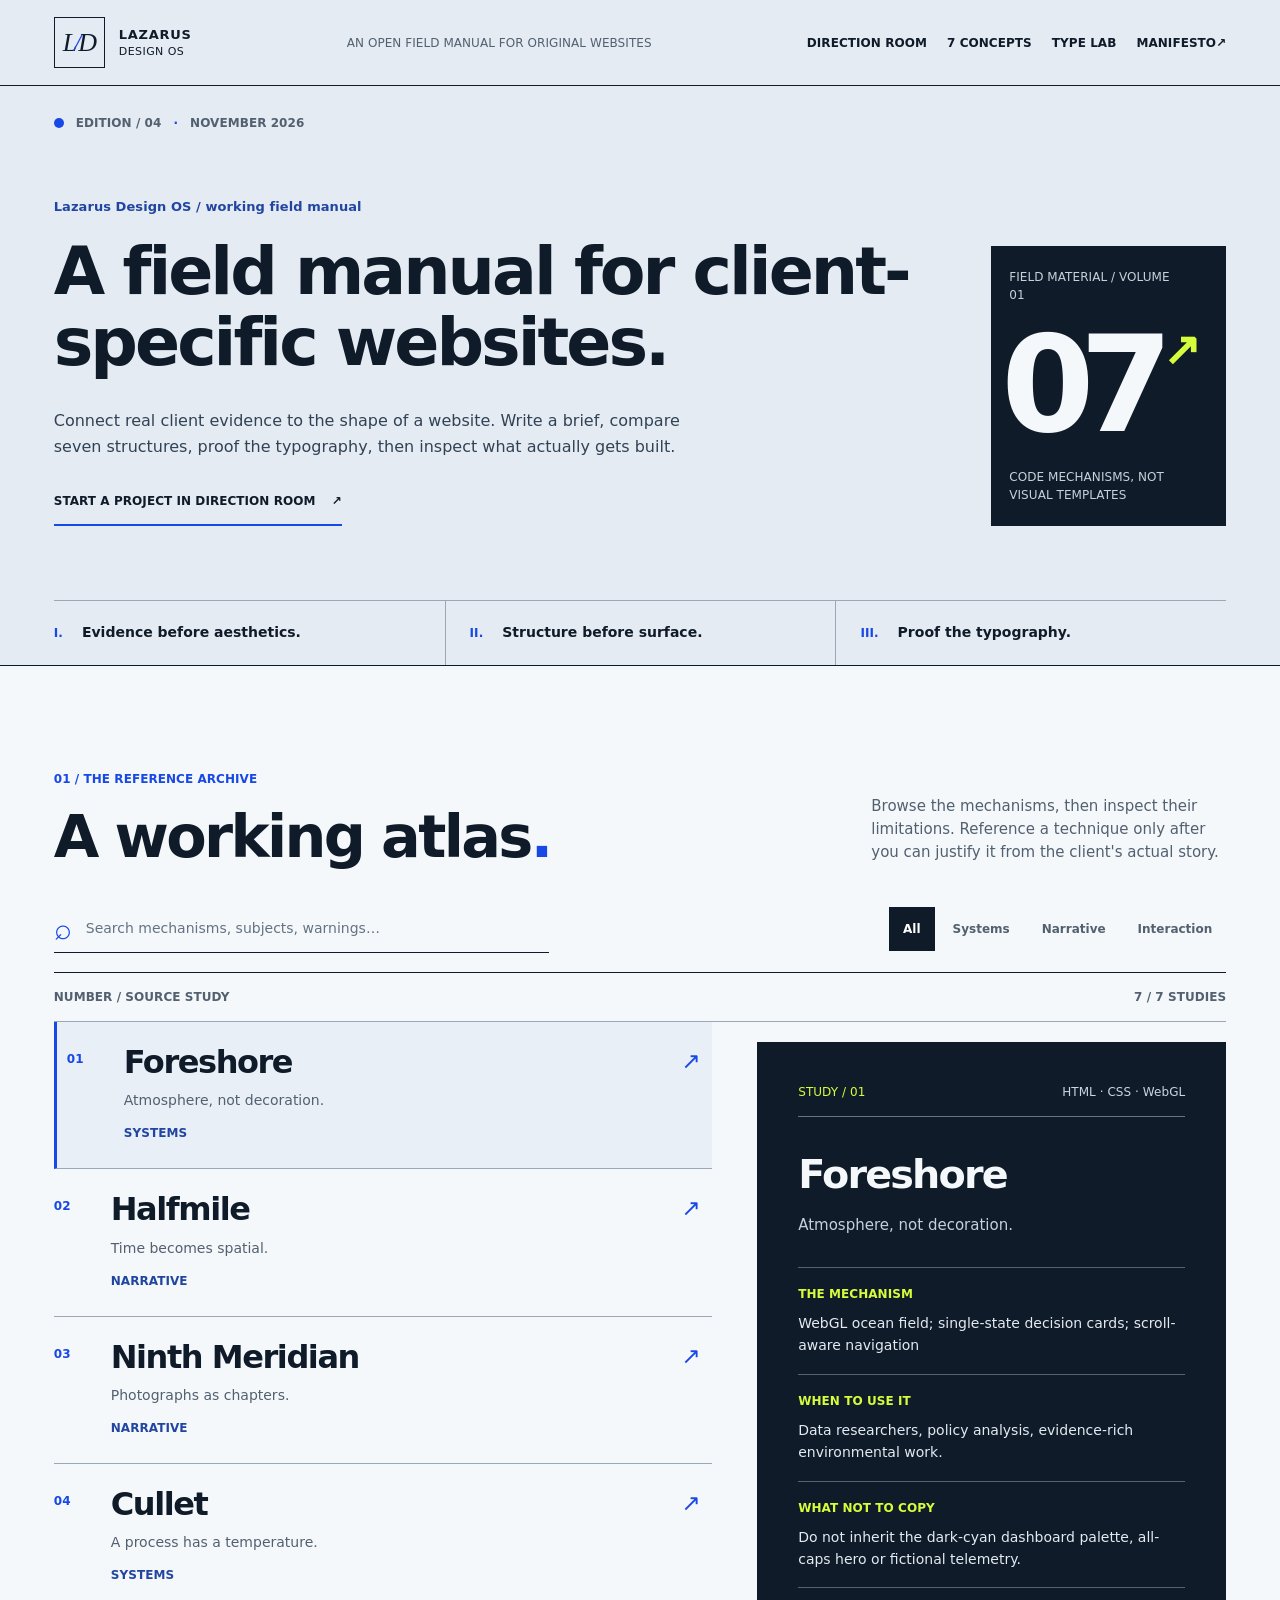
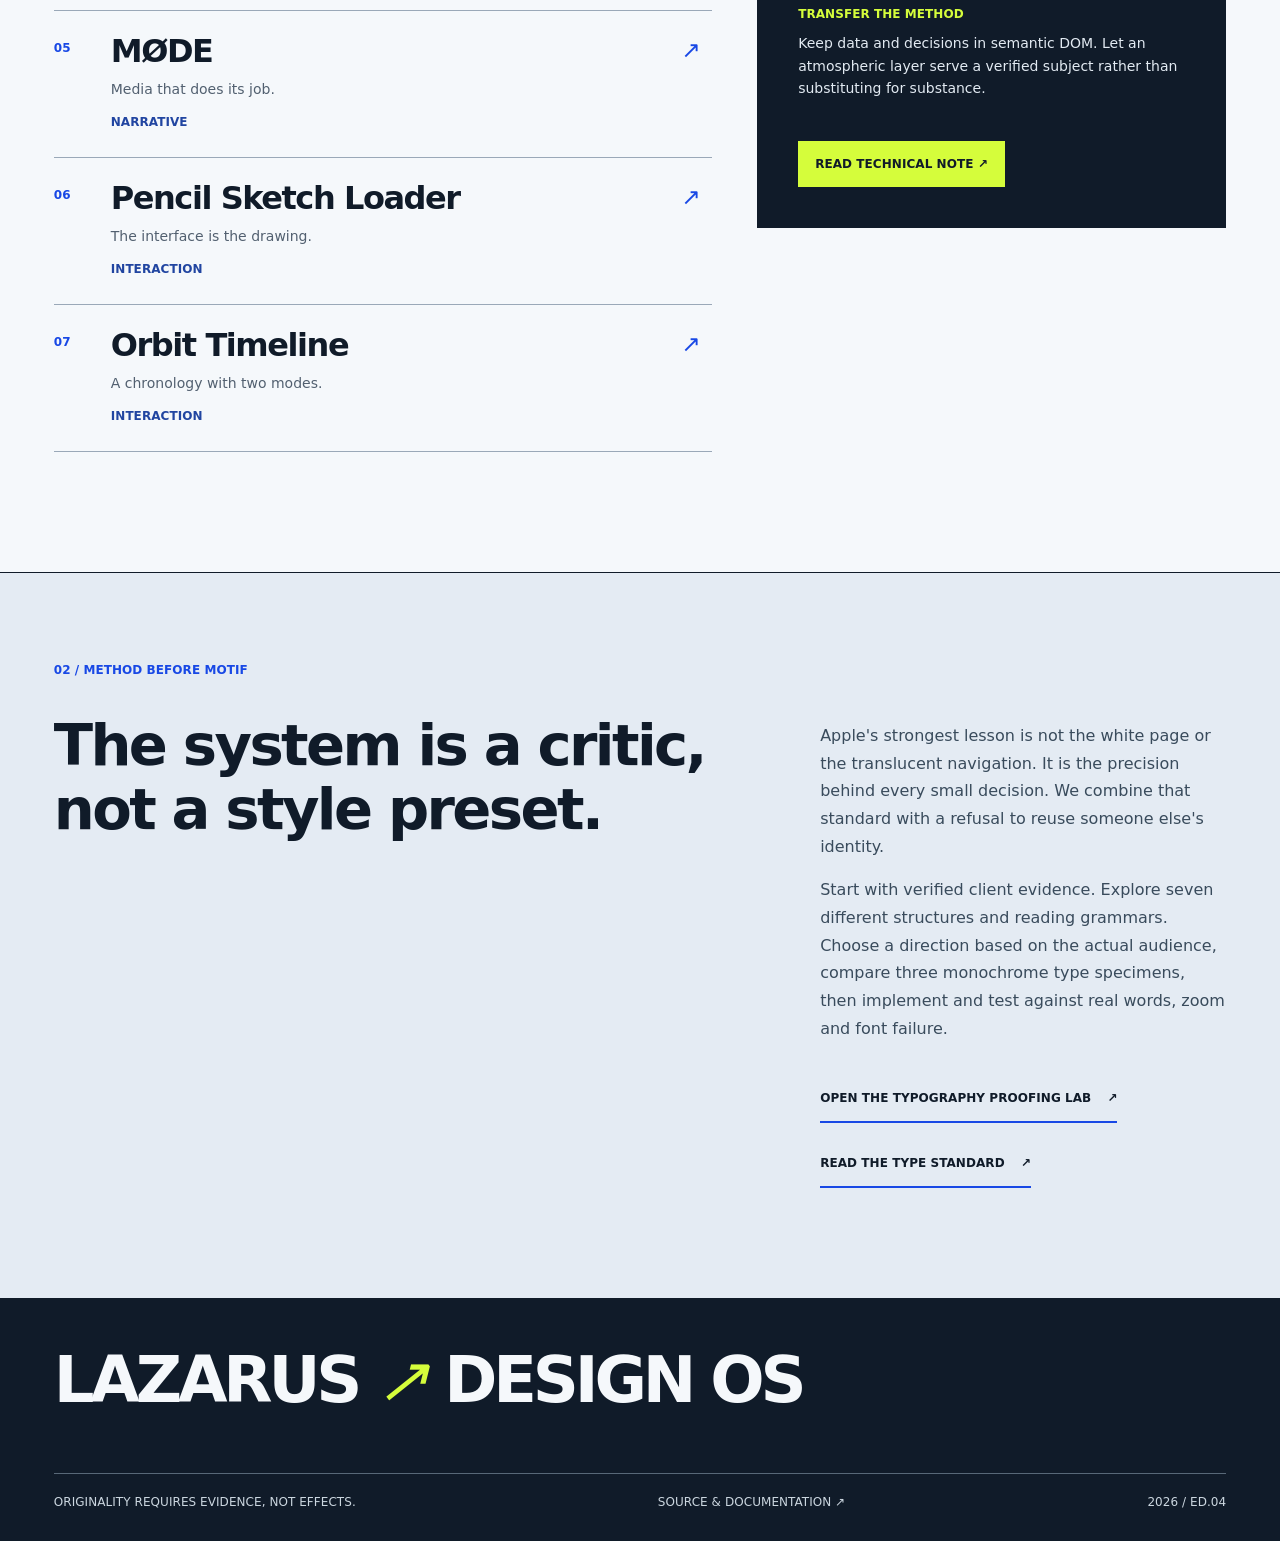
==== commit db100805: "Build Design OS v4: evidence-linked direction workspace and production gates" ====
--- a/index.html
+++ b/index.html
@@ -19,7 +19,7 @@
     </a>
     <div class="nav-middle">AN OPEN FIELD MANUAL FOR ORIGINAL WEBSITES</div>
     <nav aria-label="Main">
-      <a href="#library">THE ATLAS</a>
+      <a href="./direction-room/">DIRECTION ROOM</a>
       <a href="./concepts/">7 CONCEPTS</a>
       <a href="./type-lab/">TYPE LAB</a>
       <a href="https://github.com/AzrielChoerulHakim/lazarus-design-os/blob/main/DESIGN.md">MANIFESTO <span aria-hidden="true">↗</span></a>
@@ -27,12 +27,13 @@
   </header>
   <main>
     <section class="statement" aria-labelledby="page-title">
-      <div class="statement-marker"><span class="signal" aria-hidden="true"></span> EDITION / 03 <span>·</span> NOVEMBER 2026</div>
+      <div class="statement-marker"><span class="signal" aria-hidden="true"></span> EDITION / 04 <span>·</span> NOVEMBER 2026</div>
       <div class="statement-grid">
         <div>
           <p class="chapter-tag">Lazarus Design OS / working field manual</p>
           <h1 id="page-title">A field manual for client-specific websites.</h1>
-          <p class="statement-copy">Seven engineering studies, original design rules, a typography proofing tool and release audits. Start from the real work and reader needs—not a preset font pair or hero layout.</p>
+          <p class="statement-copy">Connect real client evidence to the shape of a website. Write a brief, compare seven structures, proof the typography, then inspect what actually gets built.</p>
+          <a class="text-link" href="./direction-room/">START A PROJECT IN DIRECTION ROOM <span aria-hidden="true">↗</span></a>
         </div>
         <aside class="index-plate" aria-label="Study count">
           <div class="plate-top">FIELD MATERIAL / VOLUME 01</div>
@@ -83,7 +84,7 @@
   </main>
   <footer class="footer">
     <div class="footer-brand">LAZARUS <i>↗</i> DESIGN OS</div>
-    <div class="footer-meta"><span>ORIGINALITY REQUIRES EVIDENCE, NOT EFFECTS.</span><a href="https://github.com/AzrielChoerulHakim/lazarus-design-os">SOURCE & DOCUMENTATION ↗</a><span>2026 / ED.03</span></div>
+    <div class="footer-meta"><span>ORIGINALITY REQUIRES EVIDENCE, NOT EFFECTS.</span><a href="https://github.com/AzrielChoerulHakim/lazarus-design-os">SOURCE & DOCUMENTATION ↗</a><span>2026 / ED.04</span></div>
   </footer>
 </body>
 </html>
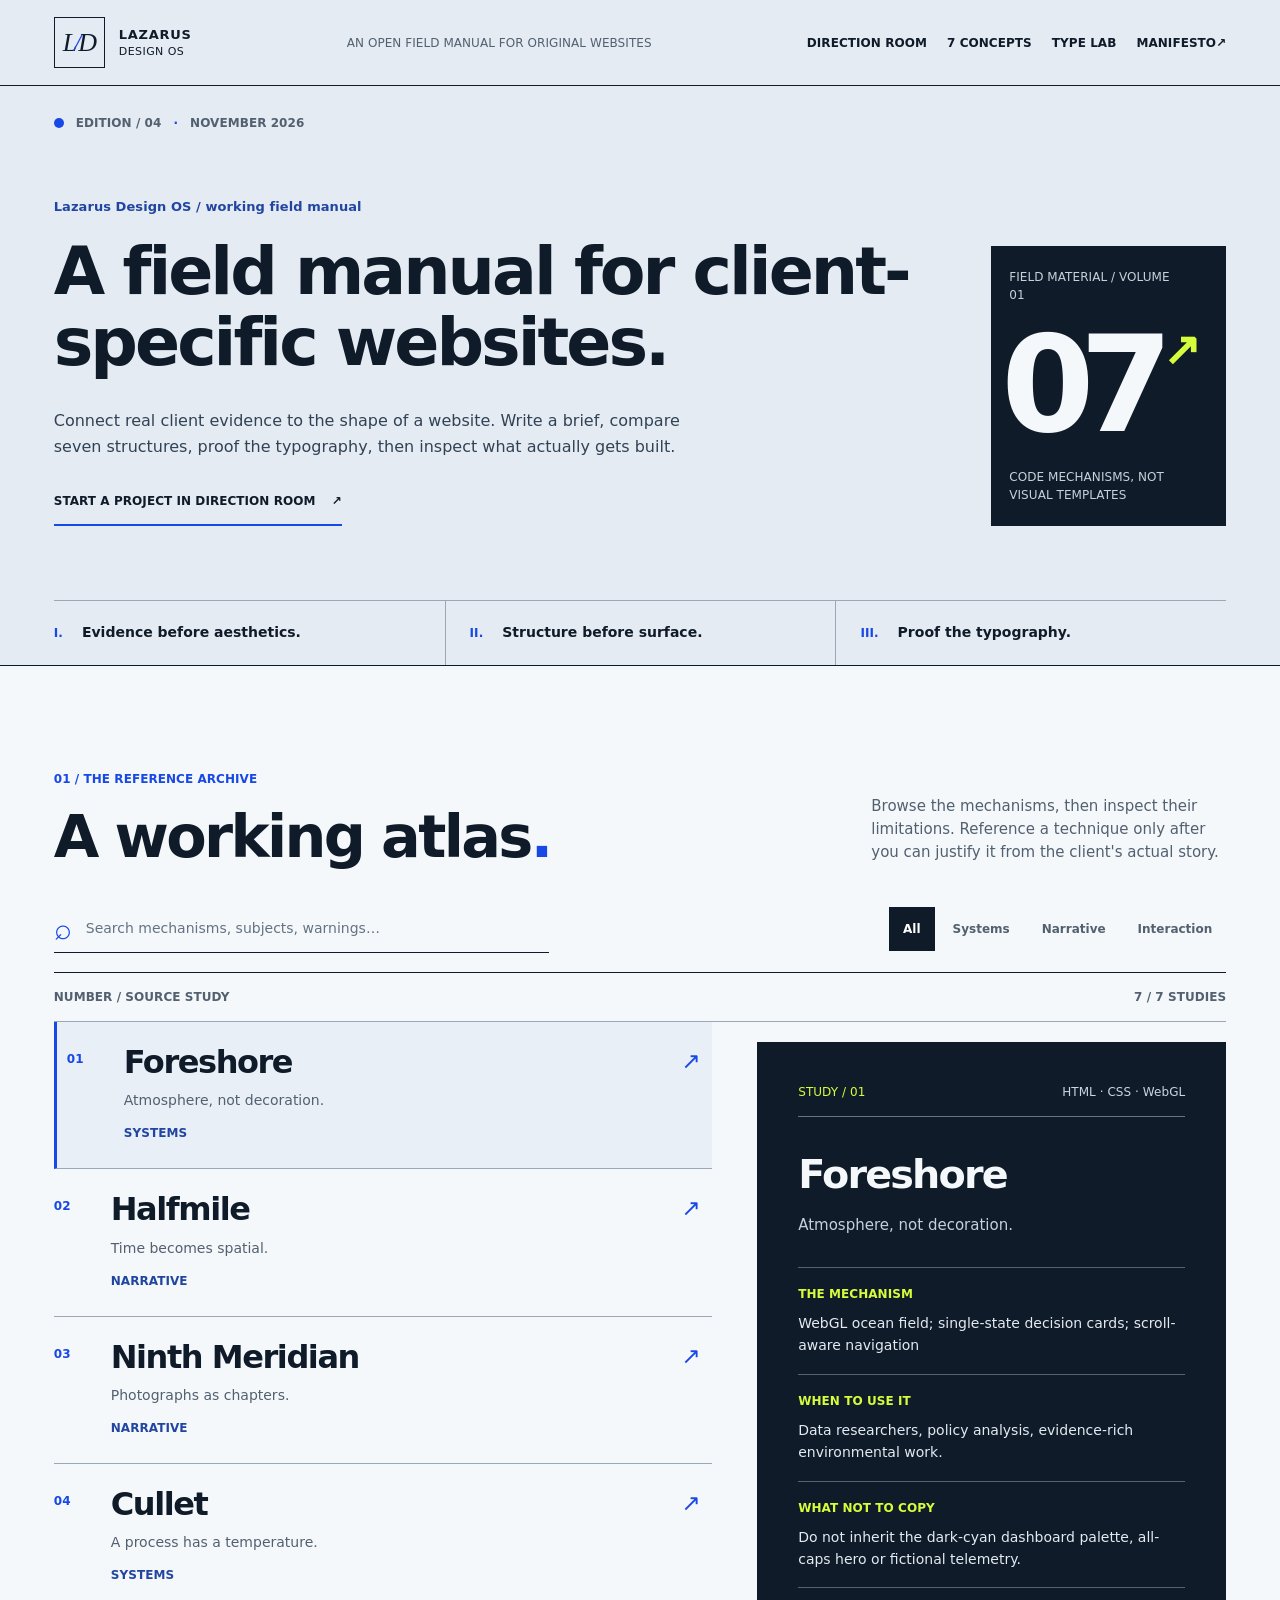
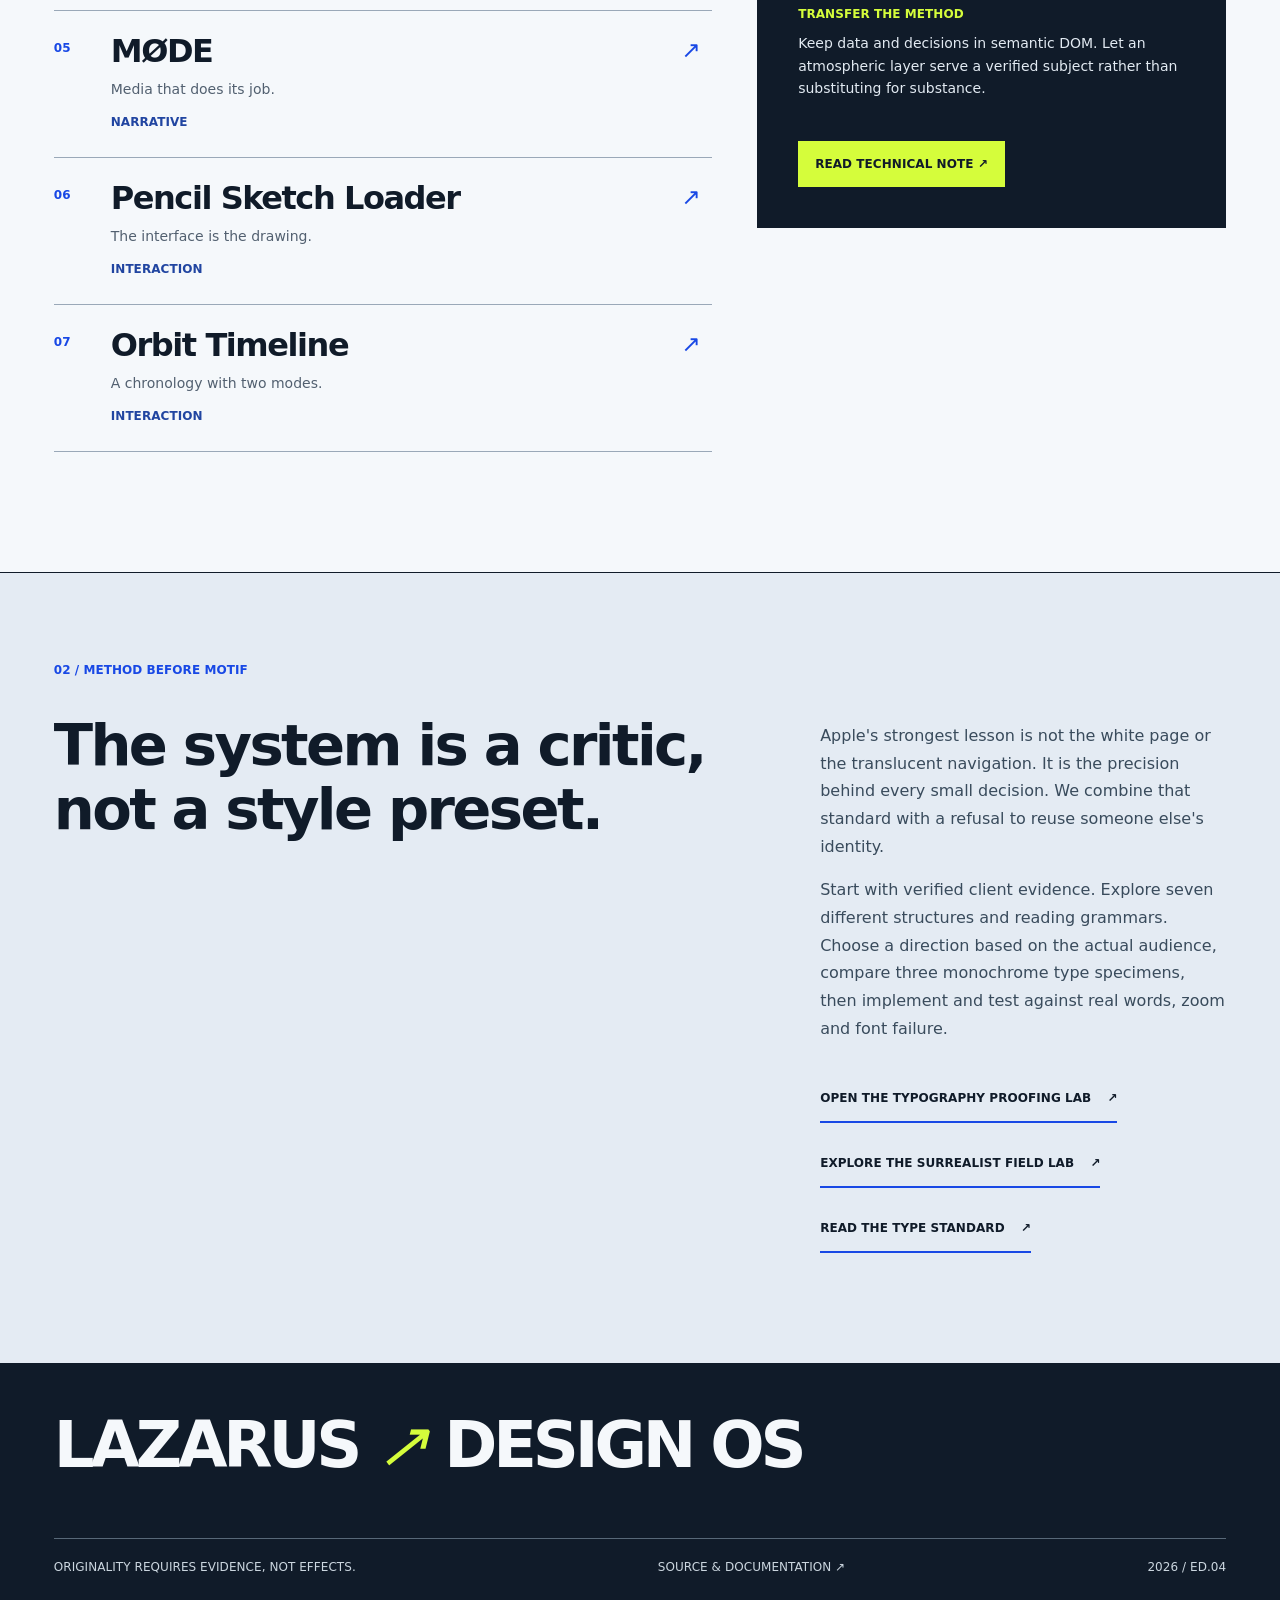
==== commit 94f03985: "feat(design-os): link experimental surrealist visual lab from field manual" ====
--- a/index.html
+++ b/index.html
@@ -77,6 +77,7 @@
           <p>Apple's strongest lesson is not the white page or the translucent navigation. It is the precision behind every small decision. We combine that standard with a refusal to reuse someone else's identity.</p>
           <p>Start with verified client evidence. Explore seven different structures and reading grammars. Choose a direction based on the actual audience, compare three monochrome type specimens, then implement and test against real words, zoom and font failure.</p>
           <a class="text-link" href="./type-lab/">OPEN THE TYPOGRAPHY PROOFING LAB <span aria-hidden="true">↗</span></a>
+          <a class="text-link" href="./visual-lab/surrealist/">EXPLORE THE SURREALIST FIELD LAB <span aria-hidden="true">↗</span></a>
           <a class="text-link" href="https://github.com/AzrielChoerulHakim/lazarus-design-os/blob/main/docs/TYPOGRAPHY_SYSTEM.md">READ THE TYPE STANDARD <span aria-hidden="true">↗</span></a>
         </div>
       </div>
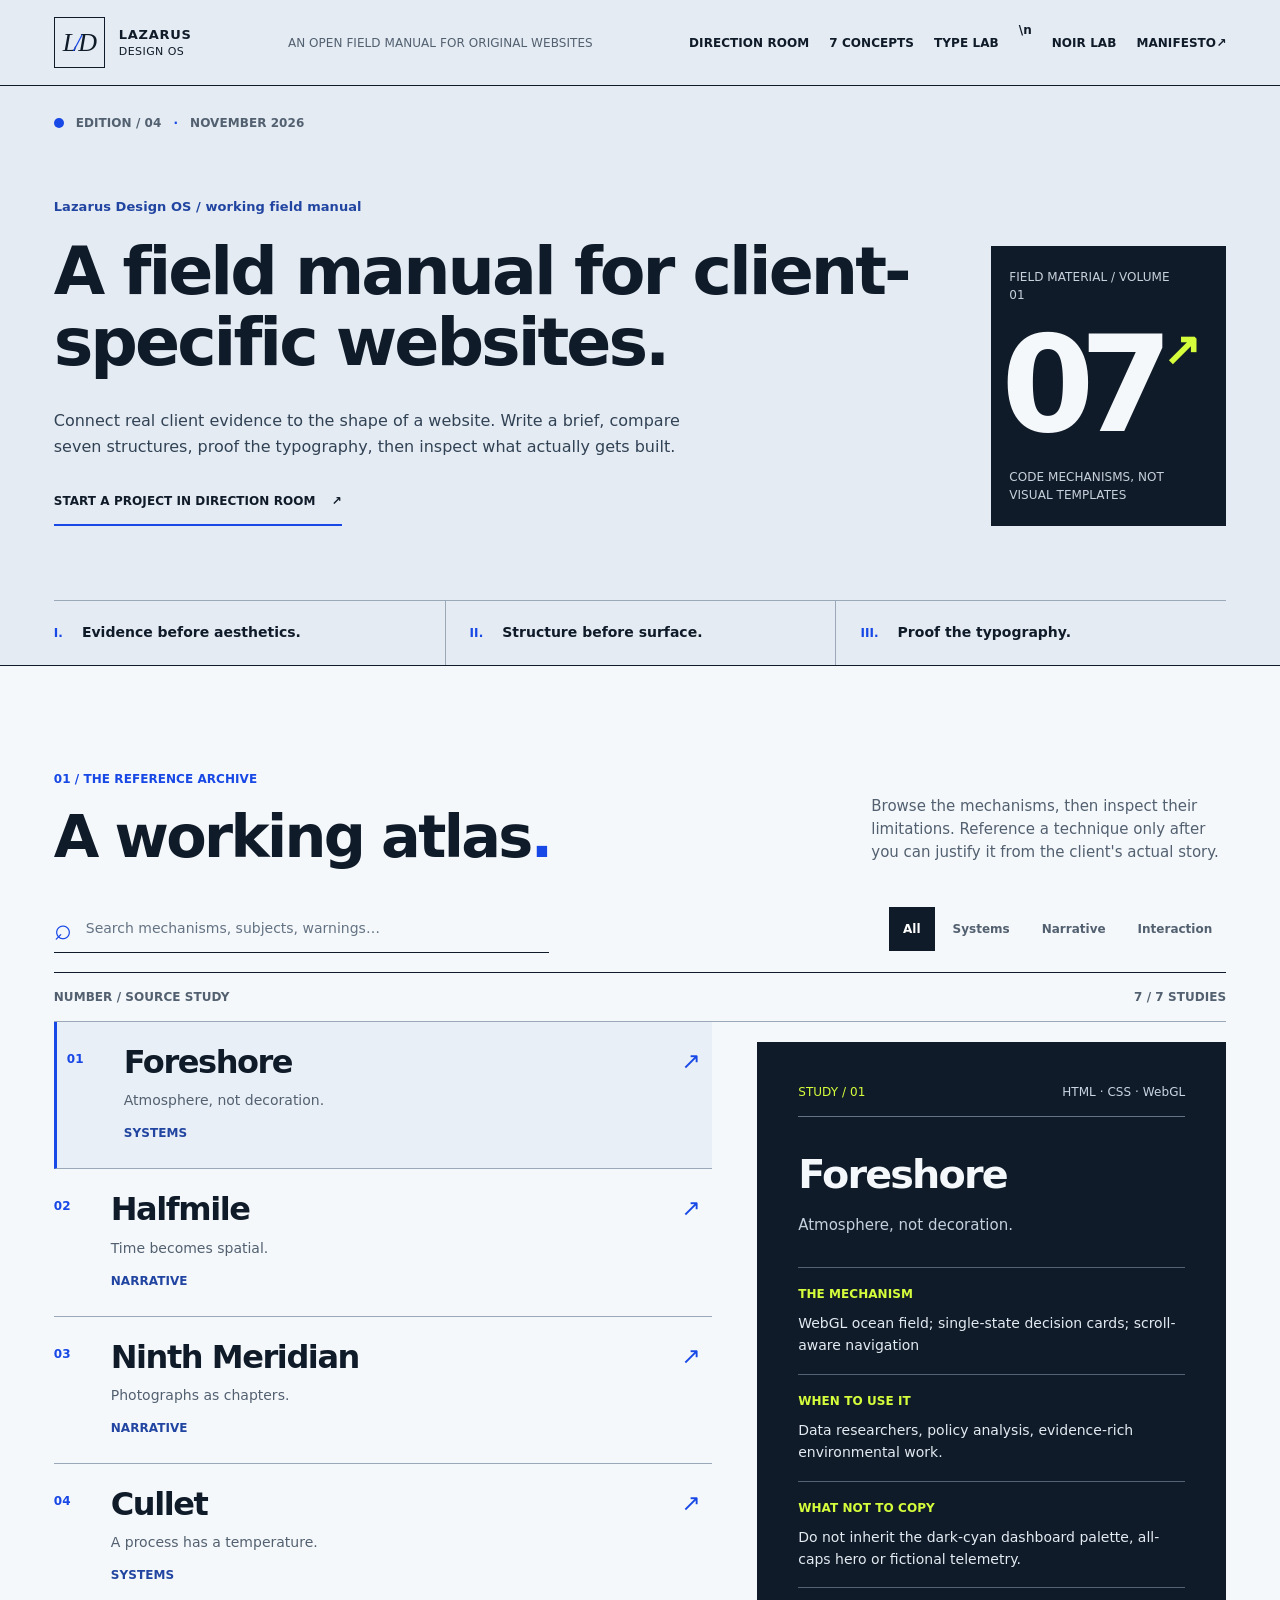
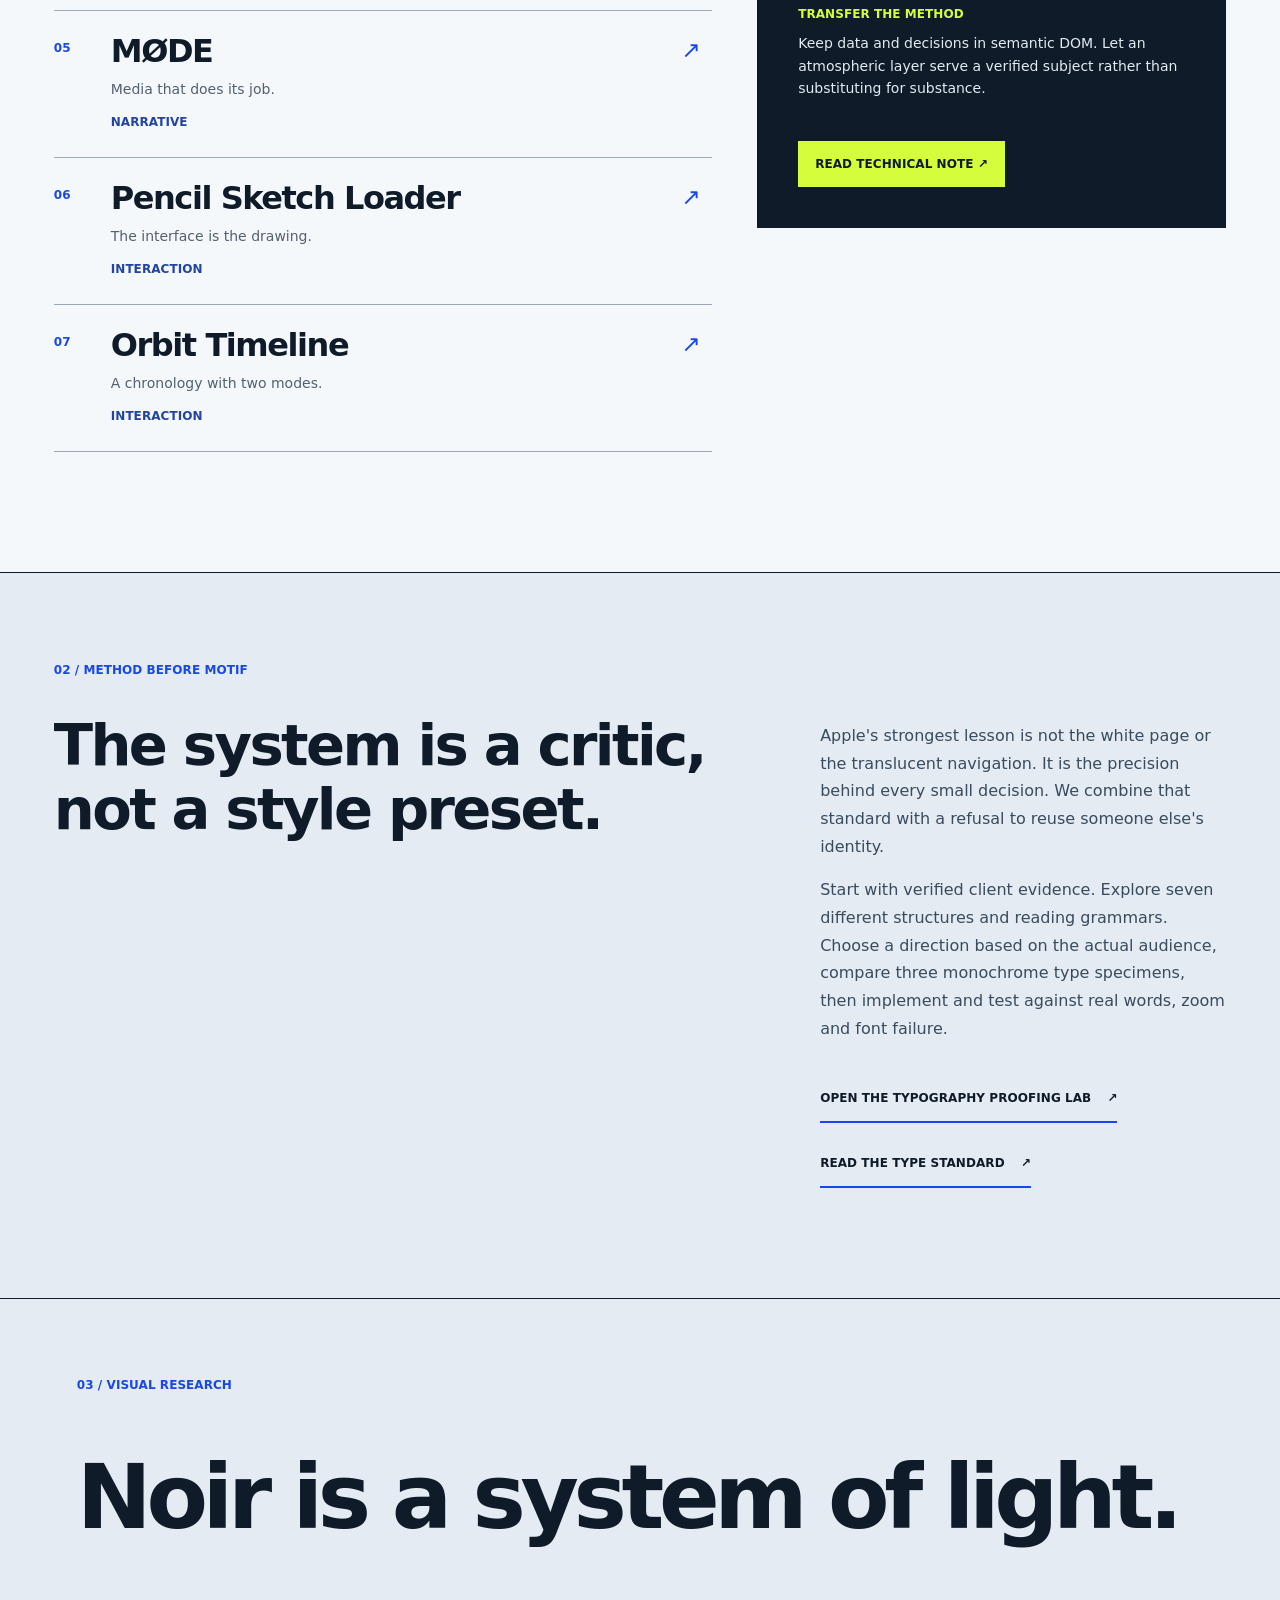
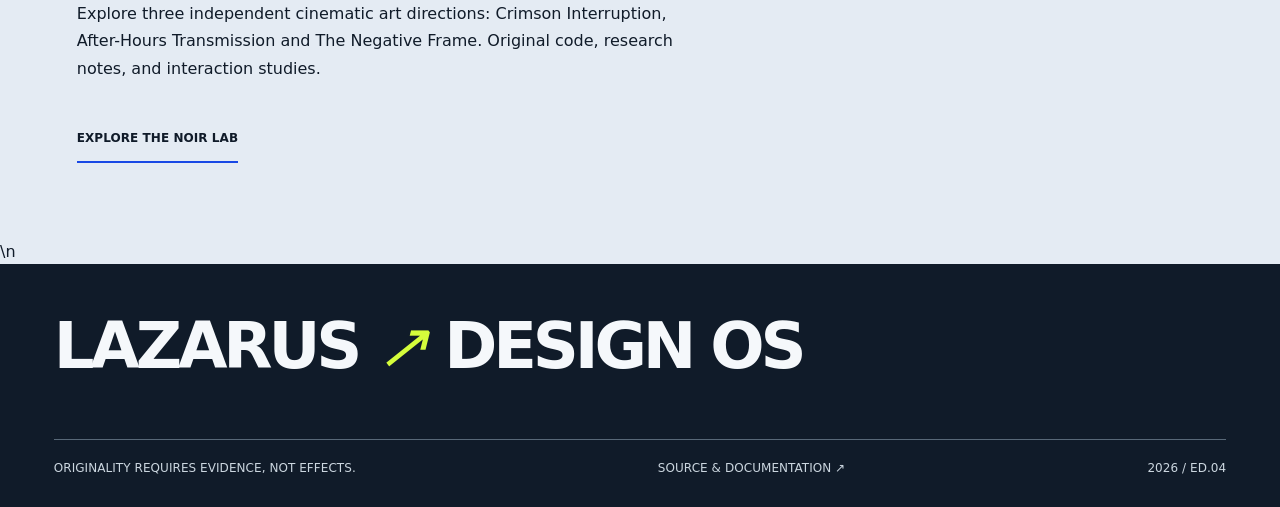
==== commit 76c14439: "feat(noir): add original three-direction cinematic art direction lab and research provenance" ====
--- a/index.html
+++ b/index.html
@@ -21,7 +21,7 @@
     <nav aria-label="Main">
       <a href="./direction-room/">DIRECTION ROOM</a>
       <a href="./concepts/">7 CONCEPTS</a>
-      <a href="./type-lab/">TYPE LAB</a>
+      <a href="./type-lab/">TYPE LAB</a>\n      <a href="./noir/">NOIR LAB</a>
       <a href="https://github.com/AzrielChoerulHakim/lazarus-design-os/blob/main/DESIGN.md">MANIFESTO <span aria-hidden="true">↗</span></a>
     </nav>
   </header>
@@ -77,13 +77,12 @@
           <p>Apple's strongest lesson is not the white page or the translucent navigation. It is the precision behind every small decision. We combine that standard with a refusal to reuse someone else's identity.</p>
           <p>Start with verified client evidence. Explore seven different structures and reading grammars. Choose a direction based on the actual audience, compare three monochrome type specimens, then implement and test against real words, zoom and font failure.</p>
           <a class="text-link" href="./type-lab/">OPEN THE TYPOGRAPHY PROOFING LAB <span aria-hidden="true">↗</span></a>
-          <a class="text-link" href="./visual-lab/surrealist/">EXPLORE THE SURREALIST FIELD LAB <span aria-hidden="true">↗</span></a>
           <a class="text-link" href="https://github.com/AzrielChoerulHakim/lazarus-design-os/blob/main/docs/TYPOGRAPHY_SYSTEM.md">READ THE TYPE STANDARD <span aria-hidden="true">↗</span></a>
         </div>
       </div>
     </section>
   </main>
-  <footer class="footer">
+  <section aria-labelledby="noir-lab-title" style="padding:clamp(36px,6vw,90px);border-top:1px solid currentColor"><p class="section-kicker">03 / VISUAL RESEARCH</p><h2 id="noir-lab-title" style="font-size:clamp(42px,7vw,95px);letter-spacing:-.06em;margin:.4em 0">Noir is a system of light.</h2><p style="max-width:620px;line-height:1.7">Explore three independent cinematic art directions: Crimson Interruption, After-Hours Transmission and The Negative Frame. Original code, research notes, and interaction studies.</p><a class="text-link" href="./noir/">EXPLORE THE NOIR LAB</a></section>\n  <footer class="footer">
     <div class="footer-brand">LAZARUS <i>↗</i> DESIGN OS</div>
     <div class="footer-meta"><span>ORIGINALITY REQUIRES EVIDENCE, NOT EFFECTS.</span><a href="https://github.com/AzrielChoerulHakim/lazarus-design-os">SOURCE & DOCUMENTATION ↗</a><span>2026 / ED.04</span></div>
   </footer>
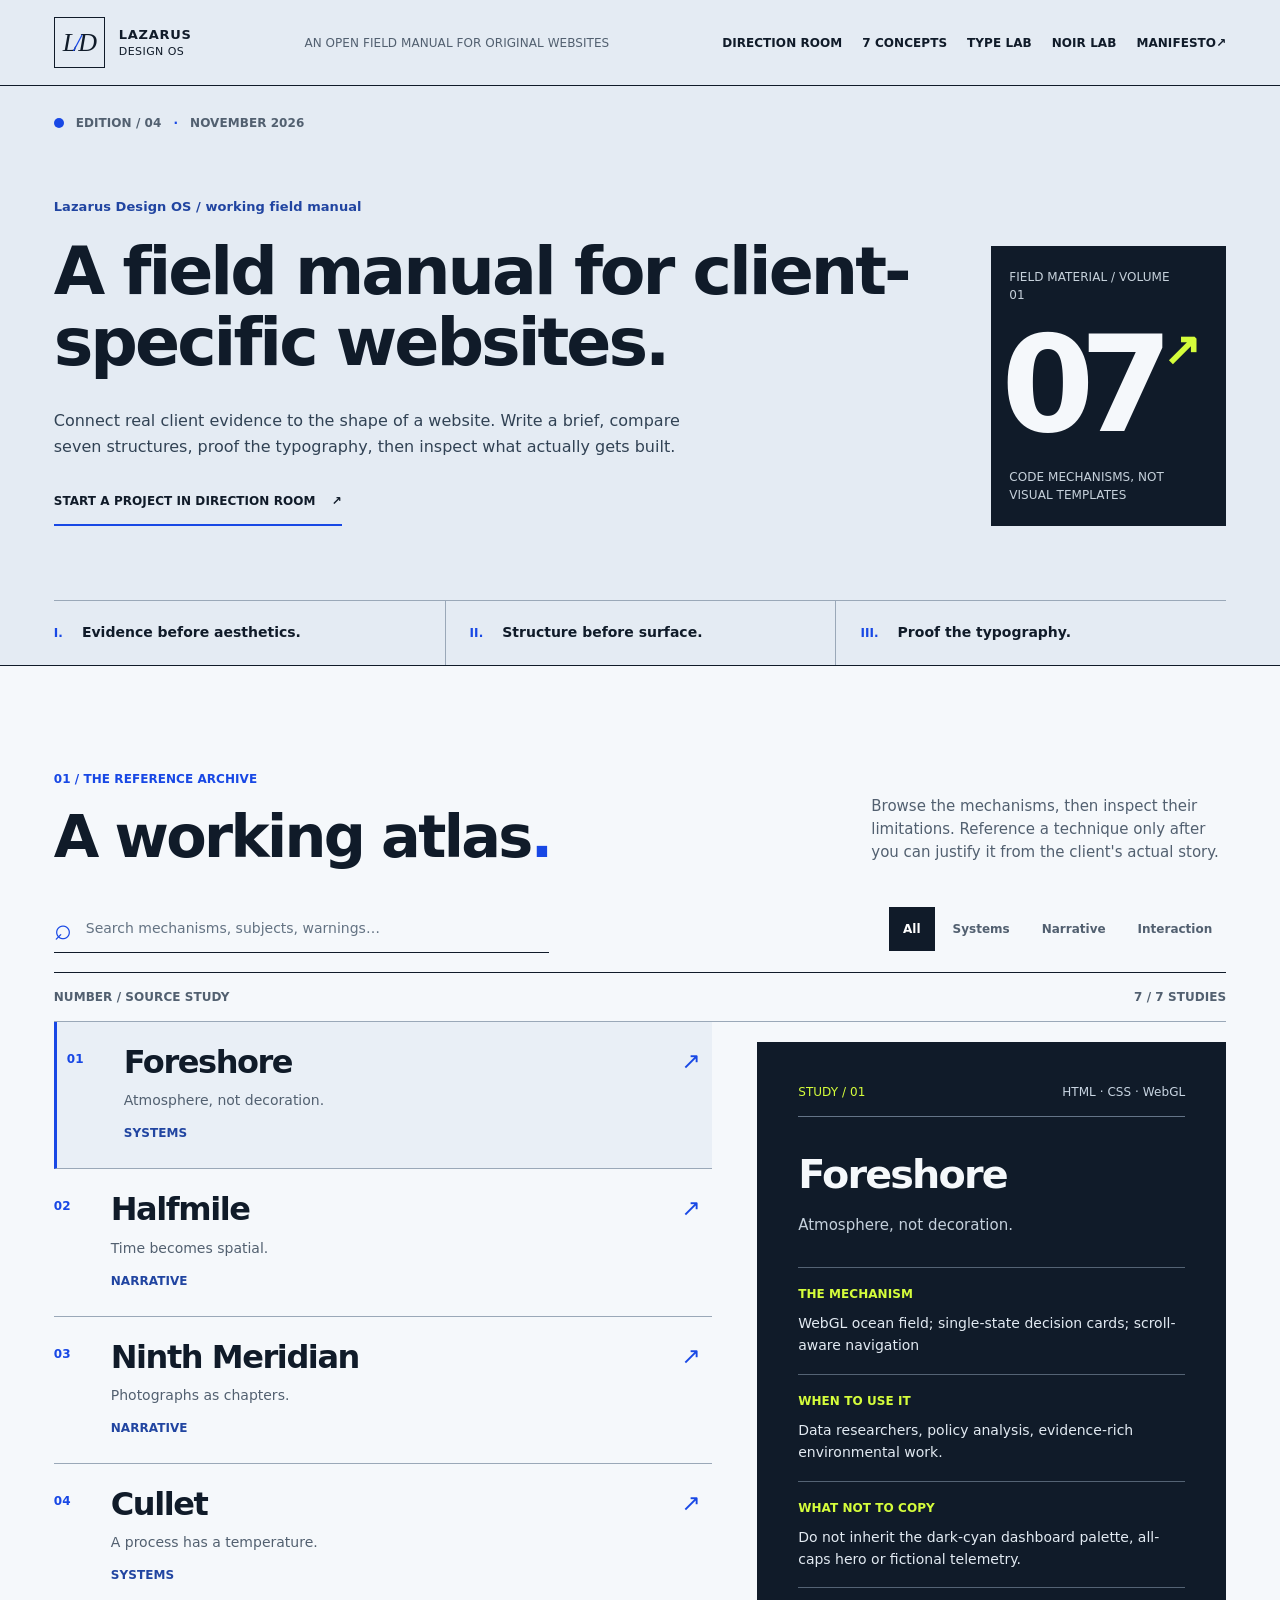
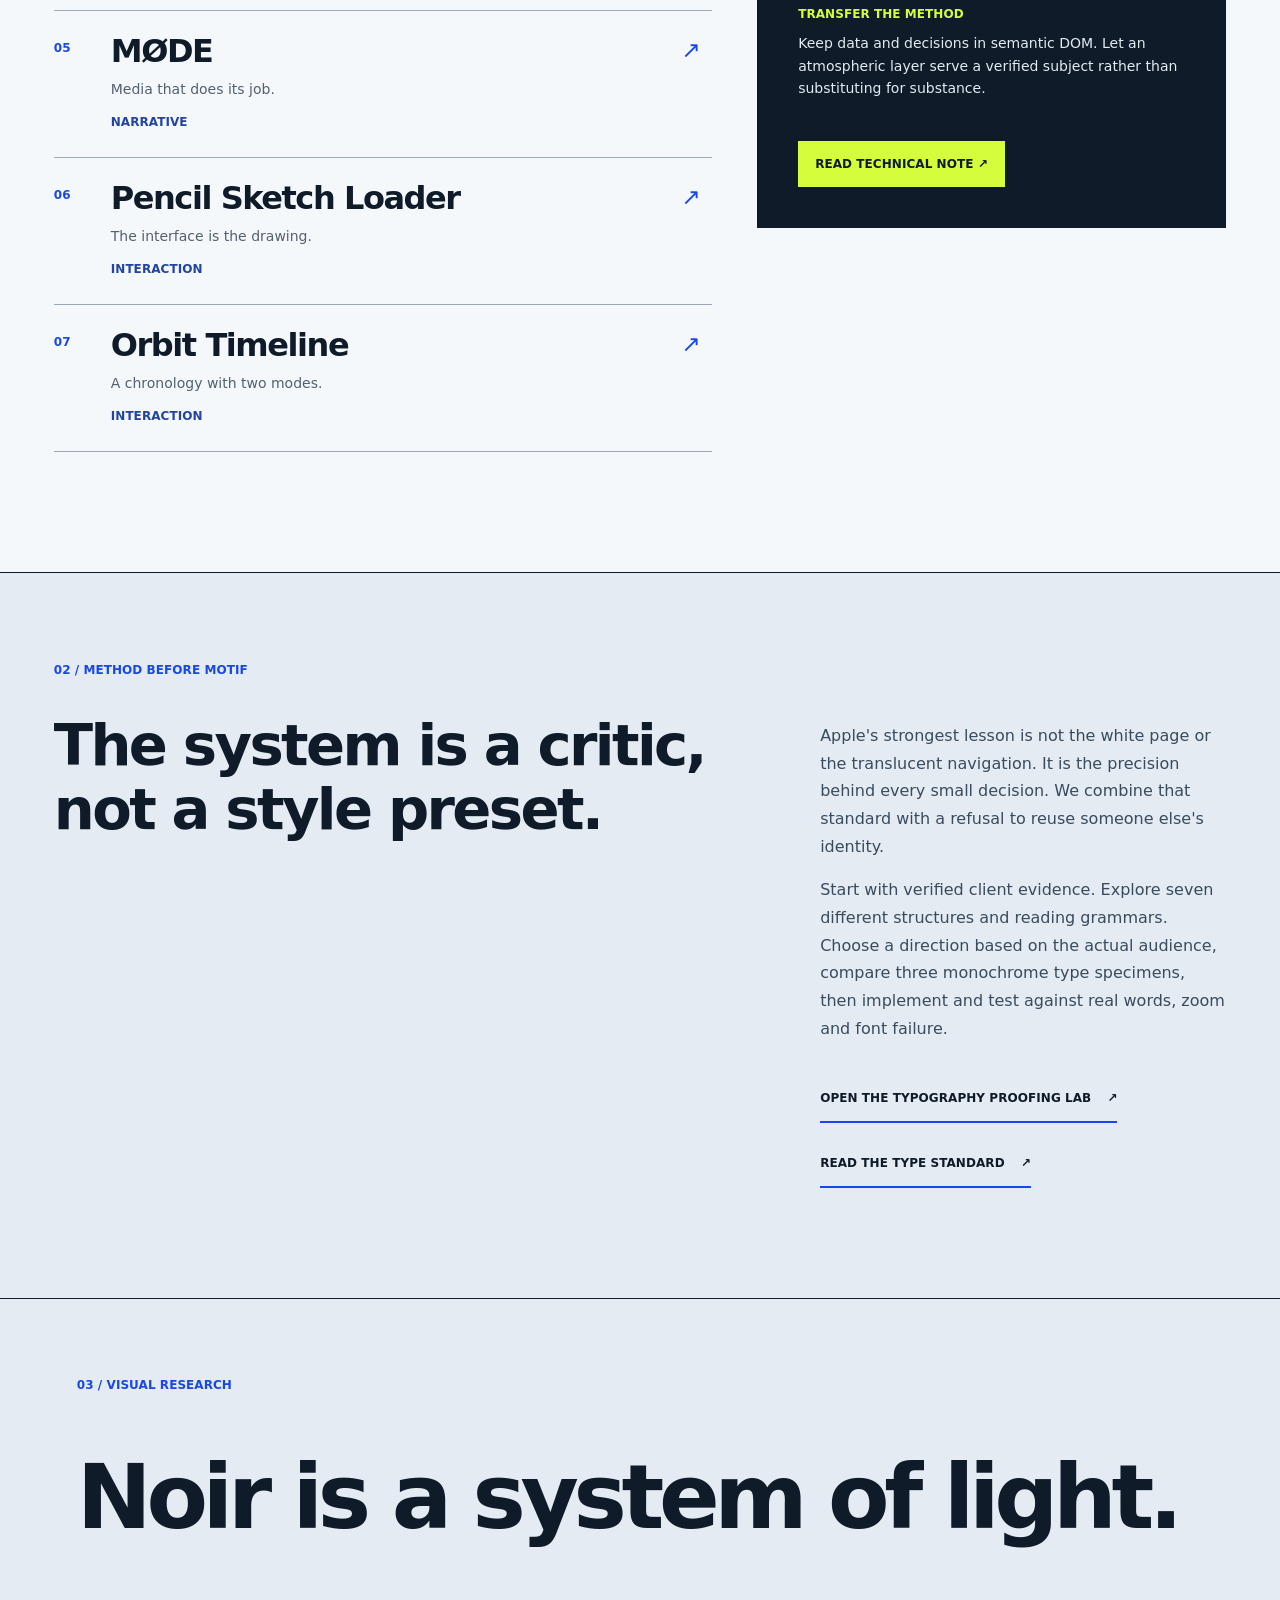
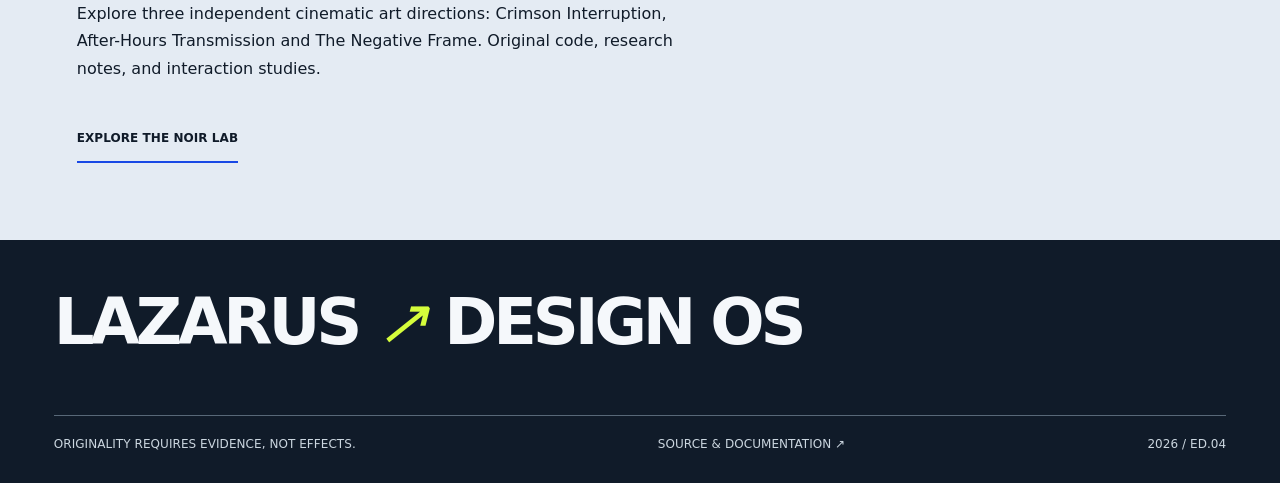
==== commit 7482c993: "fix: normalize noir lab catalogue markup" ====
--- a/index.html
+++ b/index.html
@@ -21,7 +21,8 @@
     <nav aria-label="Main">
       <a href="./direction-room/">DIRECTION ROOM</a>
       <a href="./concepts/">7 CONCEPTS</a>
-      <a href="./type-lab/">TYPE LAB</a>\n      <a href="./noir/">NOIR LAB</a>
+      <a href="./type-lab/">TYPE LAB</a>
+      <a href="./noir/">NOIR LAB</a>
       <a href="https://github.com/AzrielChoerulHakim/lazarus-design-os/blob/main/DESIGN.md">MANIFESTO <span aria-hidden="true">↗</span></a>
     </nav>
   </header>
@@ -82,7 +83,8 @@
       </div>
     </section>
   </main>
-  <section aria-labelledby="noir-lab-title" style="padding:clamp(36px,6vw,90px);border-top:1px solid currentColor"><p class="section-kicker">03 / VISUAL RESEARCH</p><h2 id="noir-lab-title" style="font-size:clamp(42px,7vw,95px);letter-spacing:-.06em;margin:.4em 0">Noir is a system of light.</h2><p style="max-width:620px;line-height:1.7">Explore three independent cinematic art directions: Crimson Interruption, After-Hours Transmission and The Negative Frame. Original code, research notes, and interaction studies.</p><a class="text-link" href="./noir/">EXPLORE THE NOIR LAB</a></section>\n  <footer class="footer">
+  <section aria-labelledby="noir-lab-title" style="padding:clamp(36px,6vw,90px);border-top:1px solid currentColor"><p class="section-kicker">03 / VISUAL RESEARCH</p><h2 id="noir-lab-title" style="font-size:clamp(42px,7vw,95px);letter-spacing:-.06em;margin:.4em 0">Noir is a system of light.</h2><p style="max-width:620px;line-height:1.7">Explore three independent cinematic art directions: Crimson Interruption, After-Hours Transmission and The Negative Frame. Original code, research notes, and interaction studies.</p><a class="text-link" href="./noir/">EXPLORE THE NOIR LAB</a></section>
+  <footer class="footer">
     <div class="footer-brand">LAZARUS <i>↗</i> DESIGN OS</div>
     <div class="footer-meta"><span>ORIGINALITY REQUIRES EVIDENCE, NOT EFFECTS.</span><a href="https://github.com/AzrielChoerulHakim/lazarus-design-os">SOURCE & DOCUMENTATION ↗</a><span>2026 / ED.04</span></div>
   </footer>
